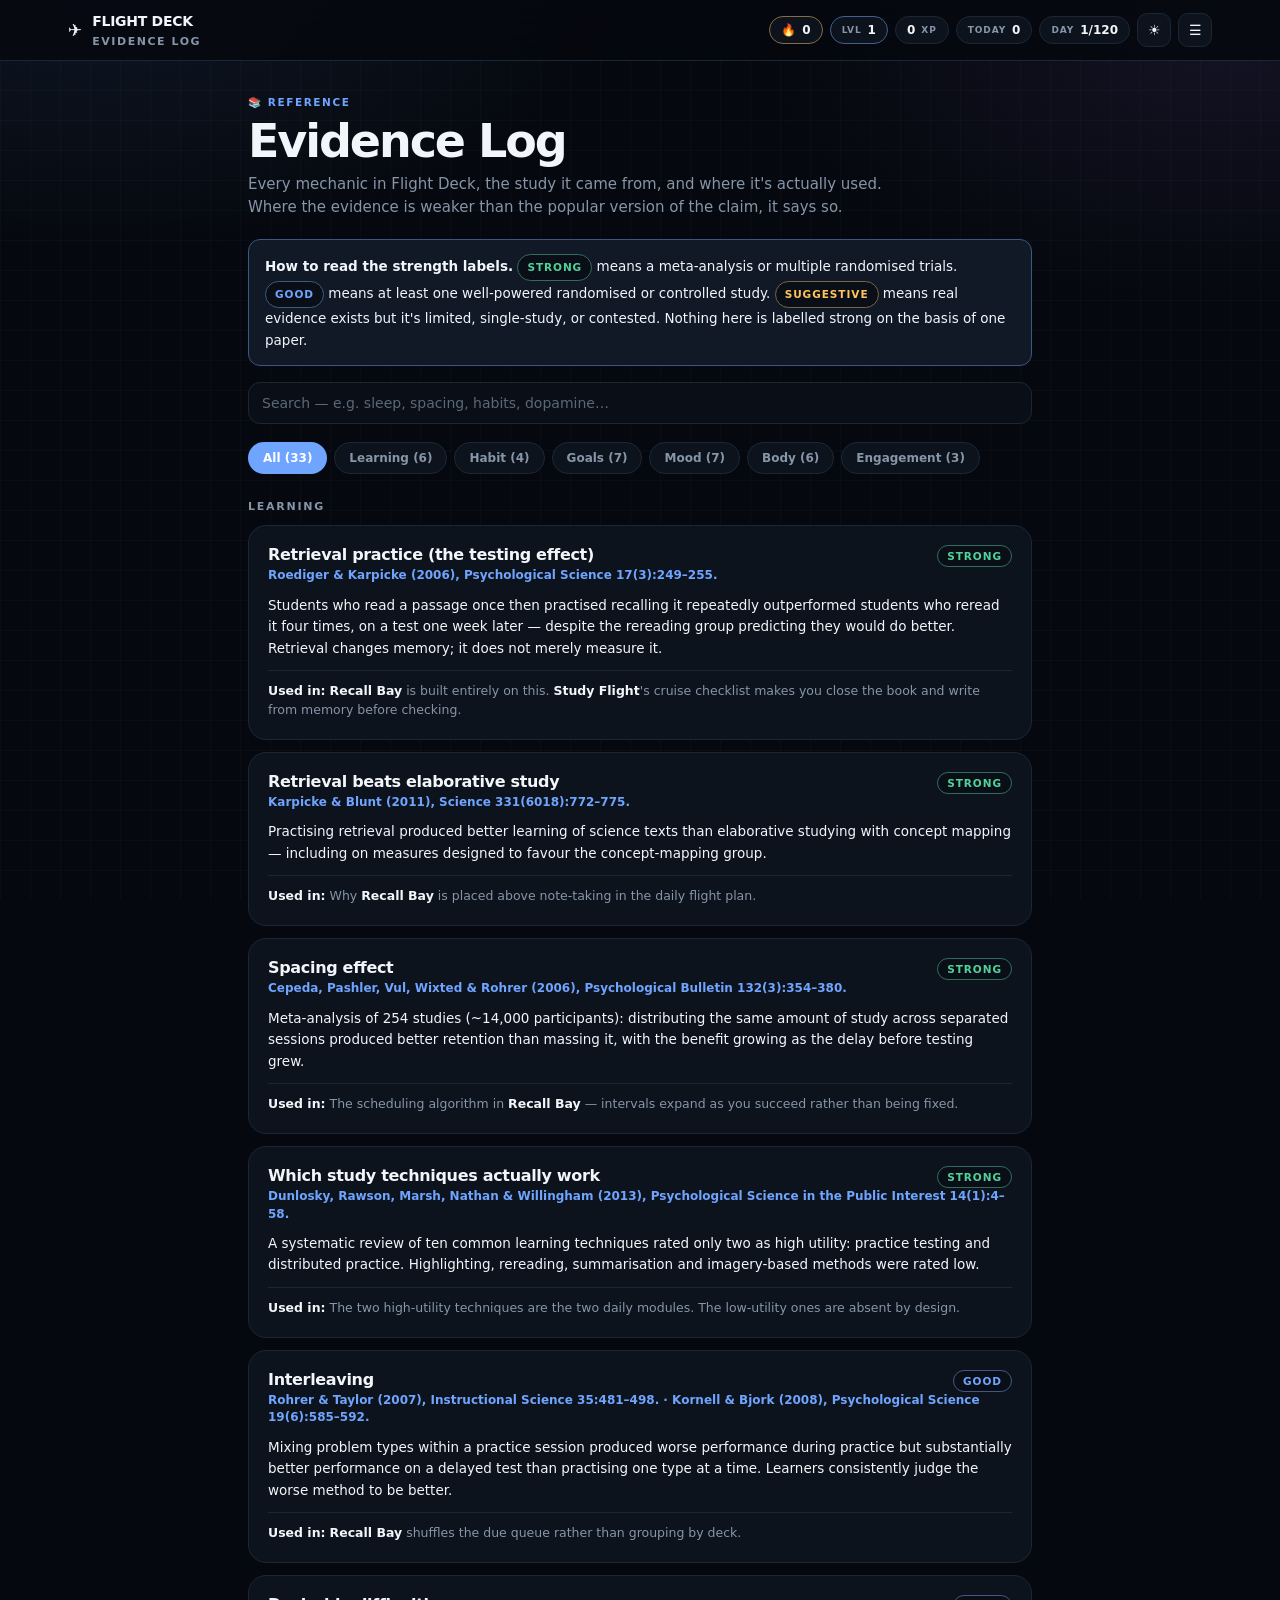
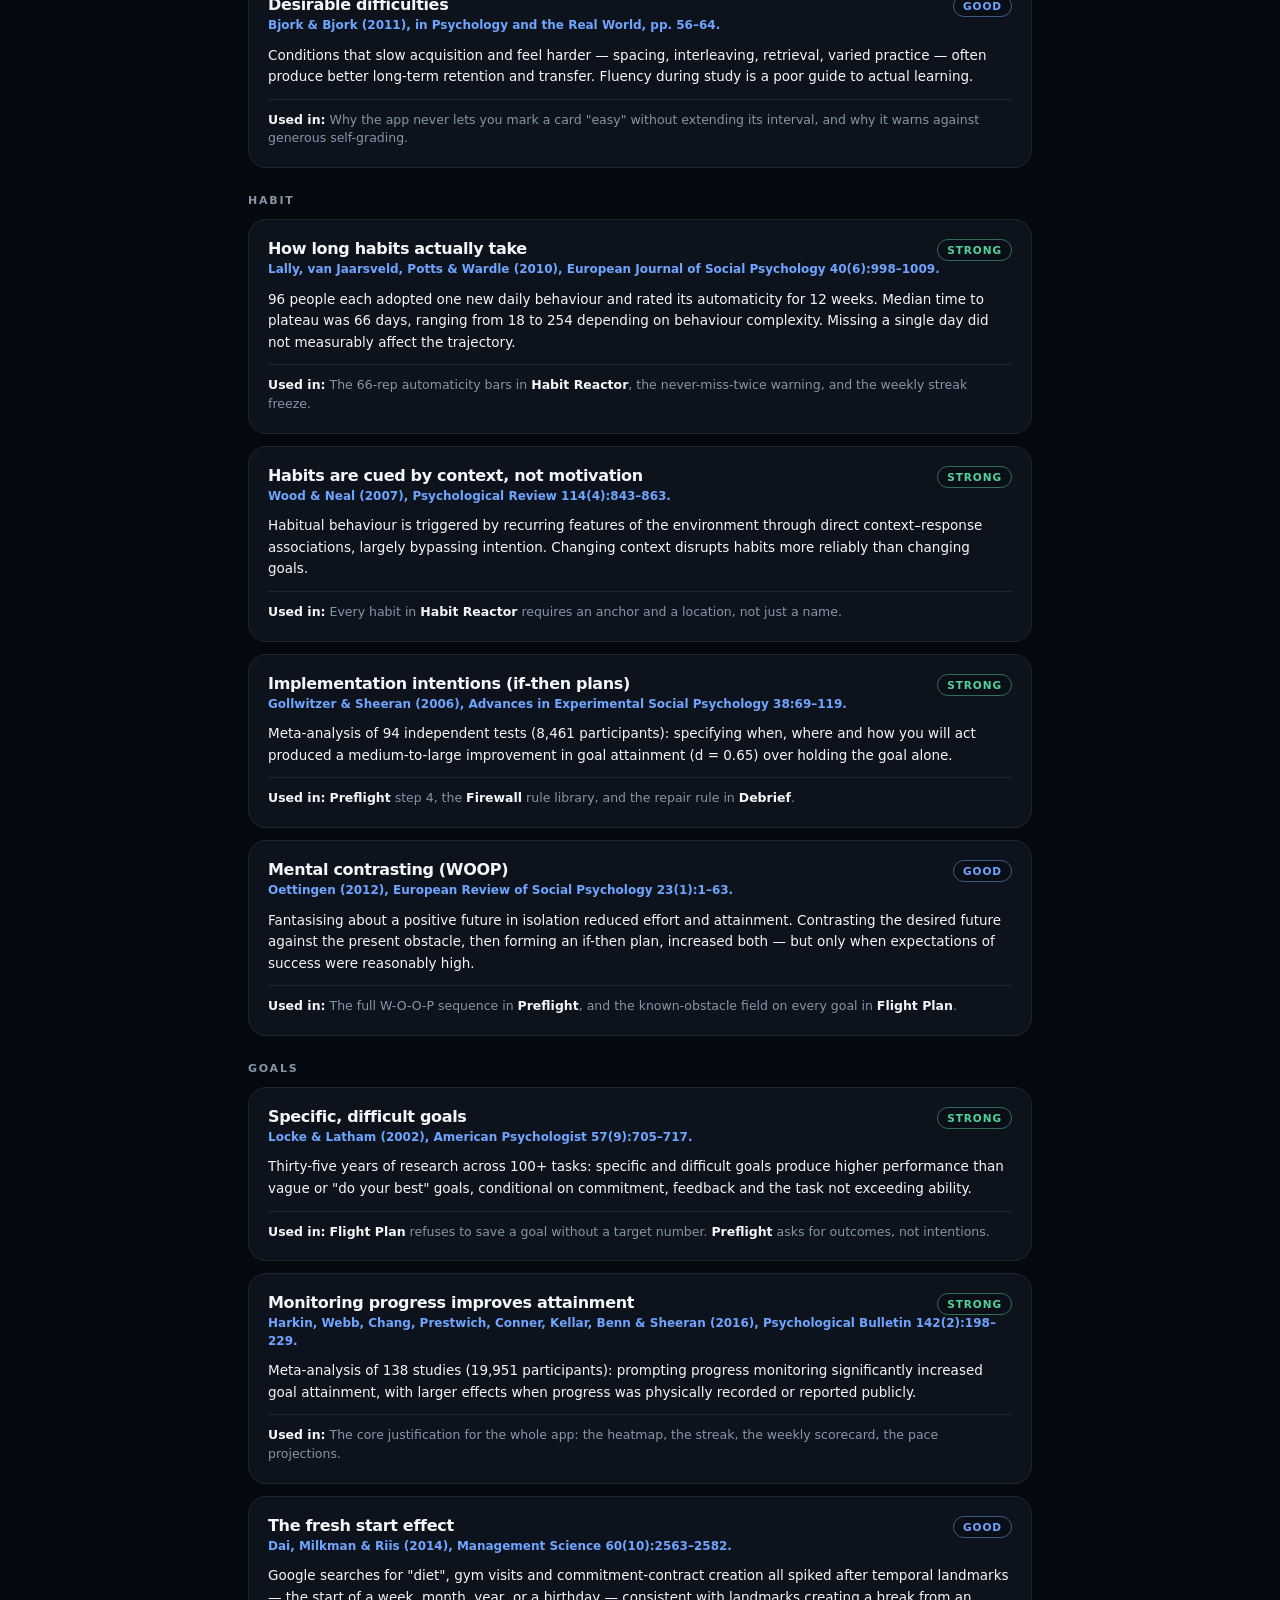
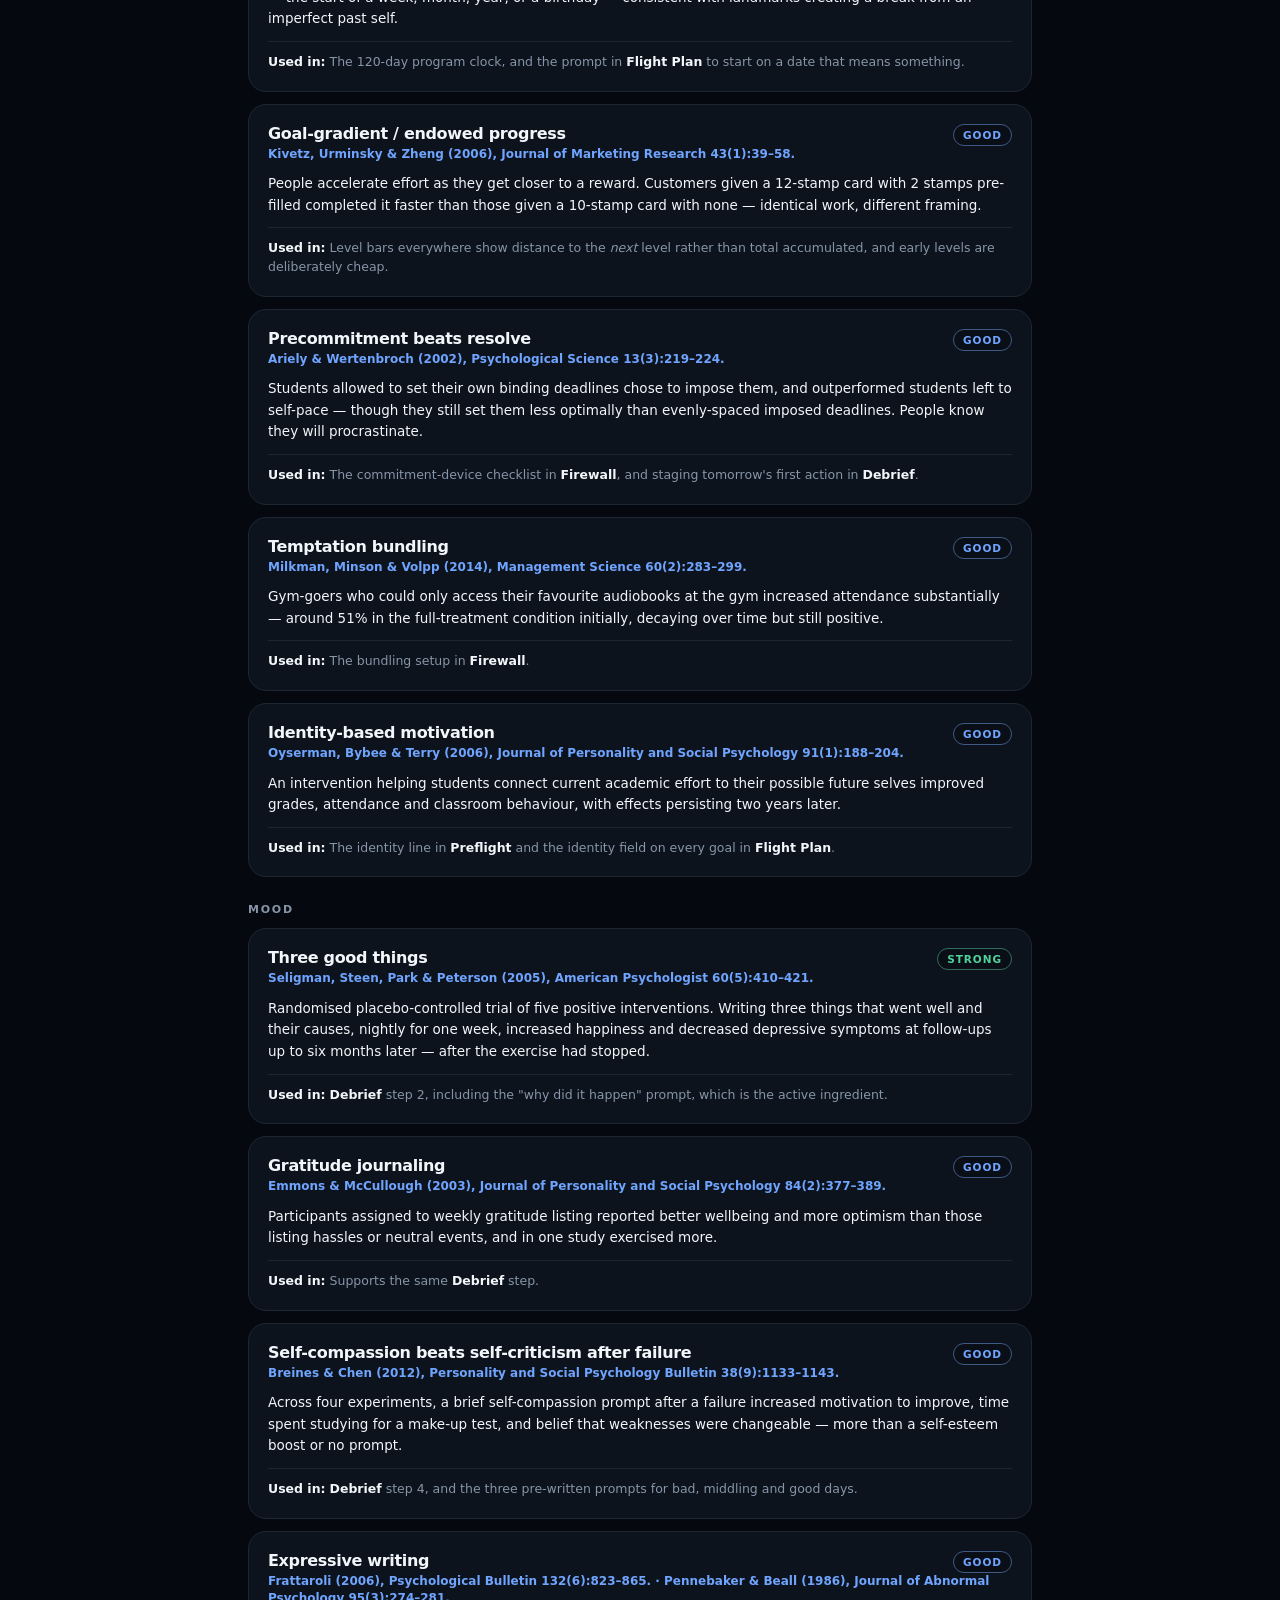
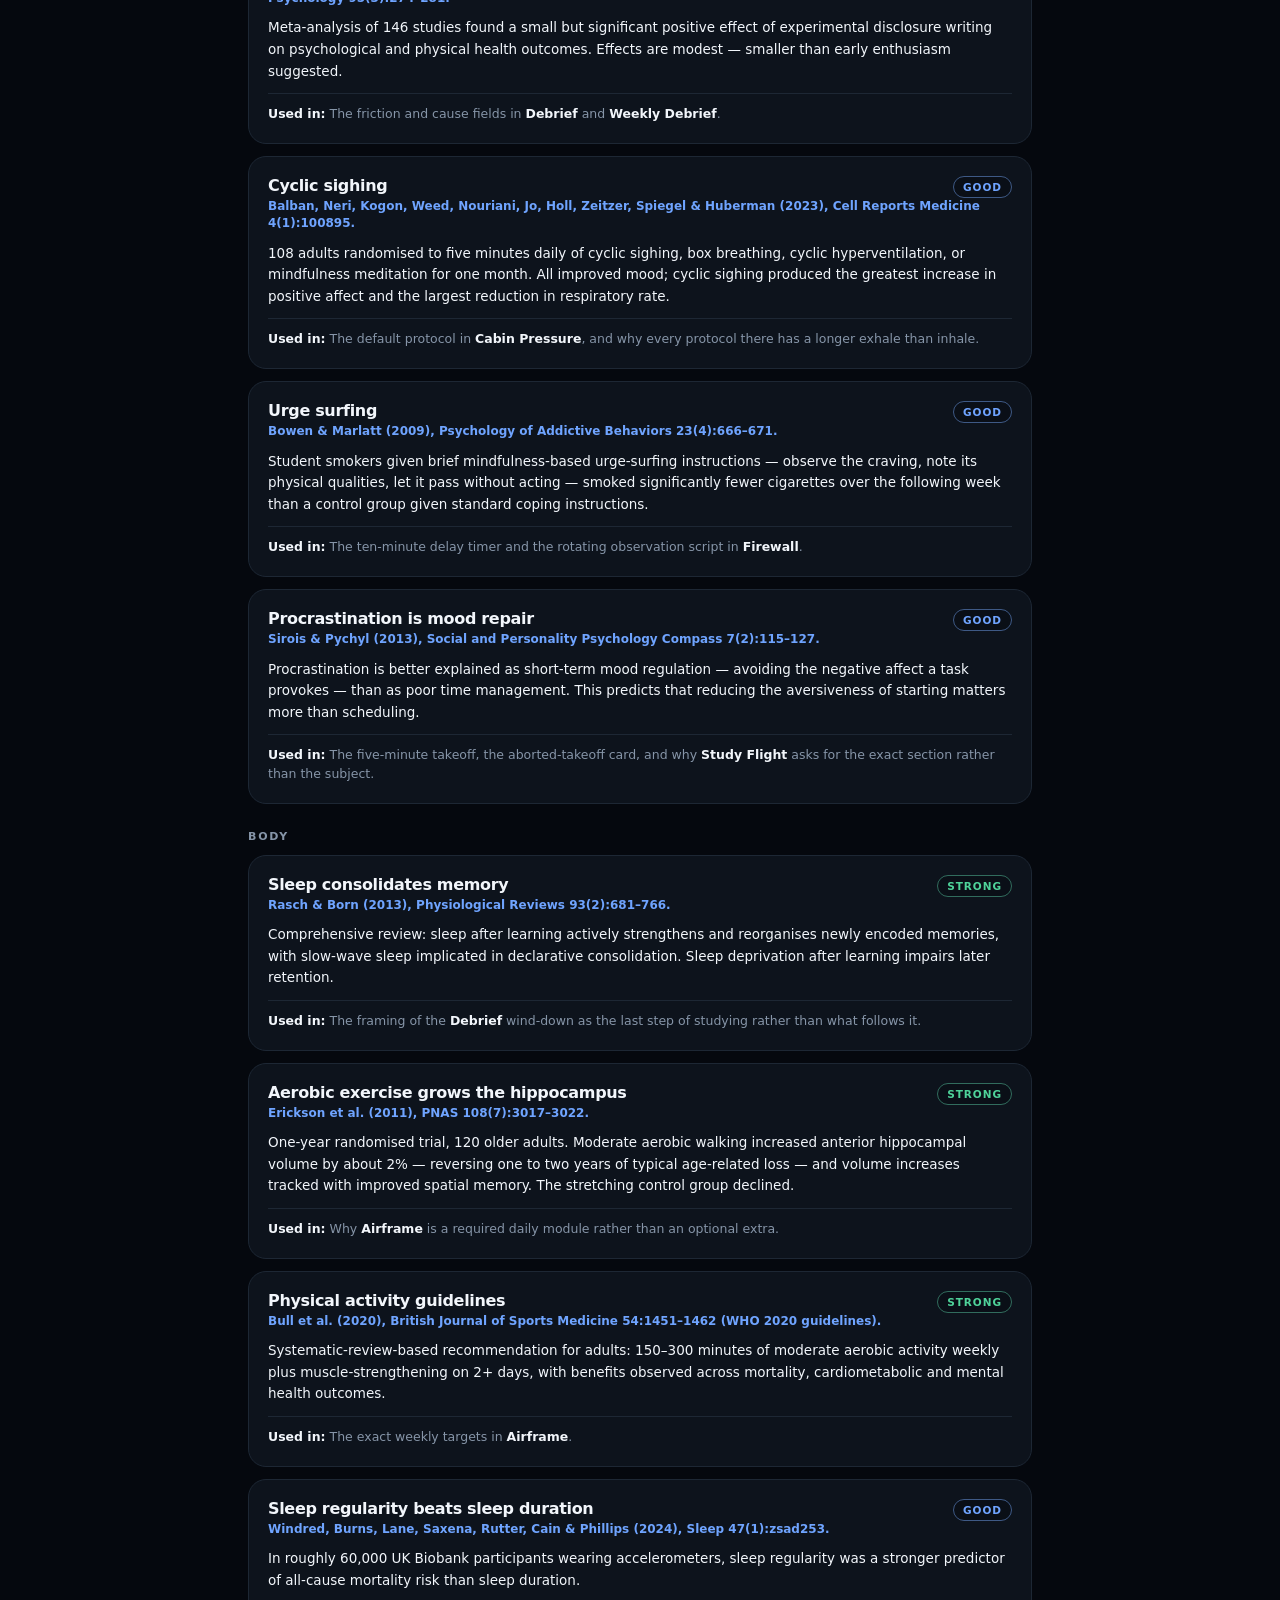
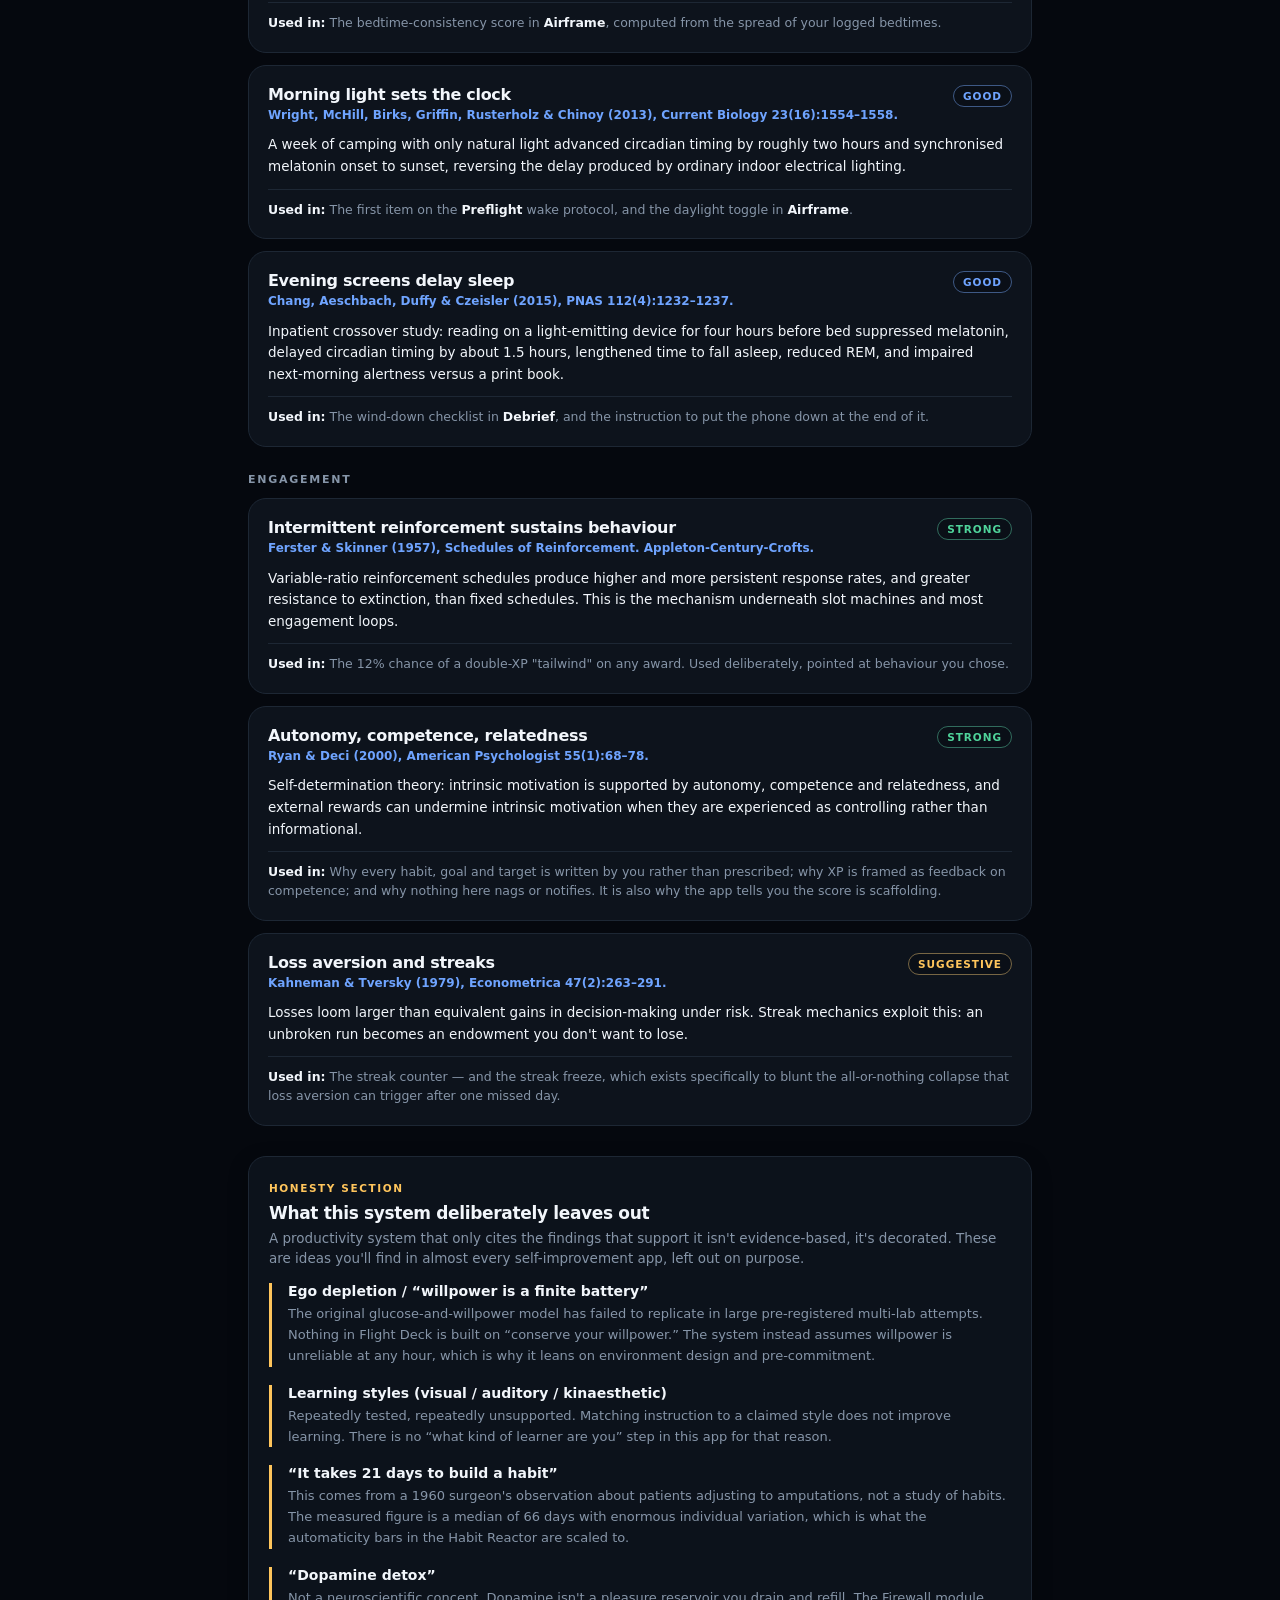
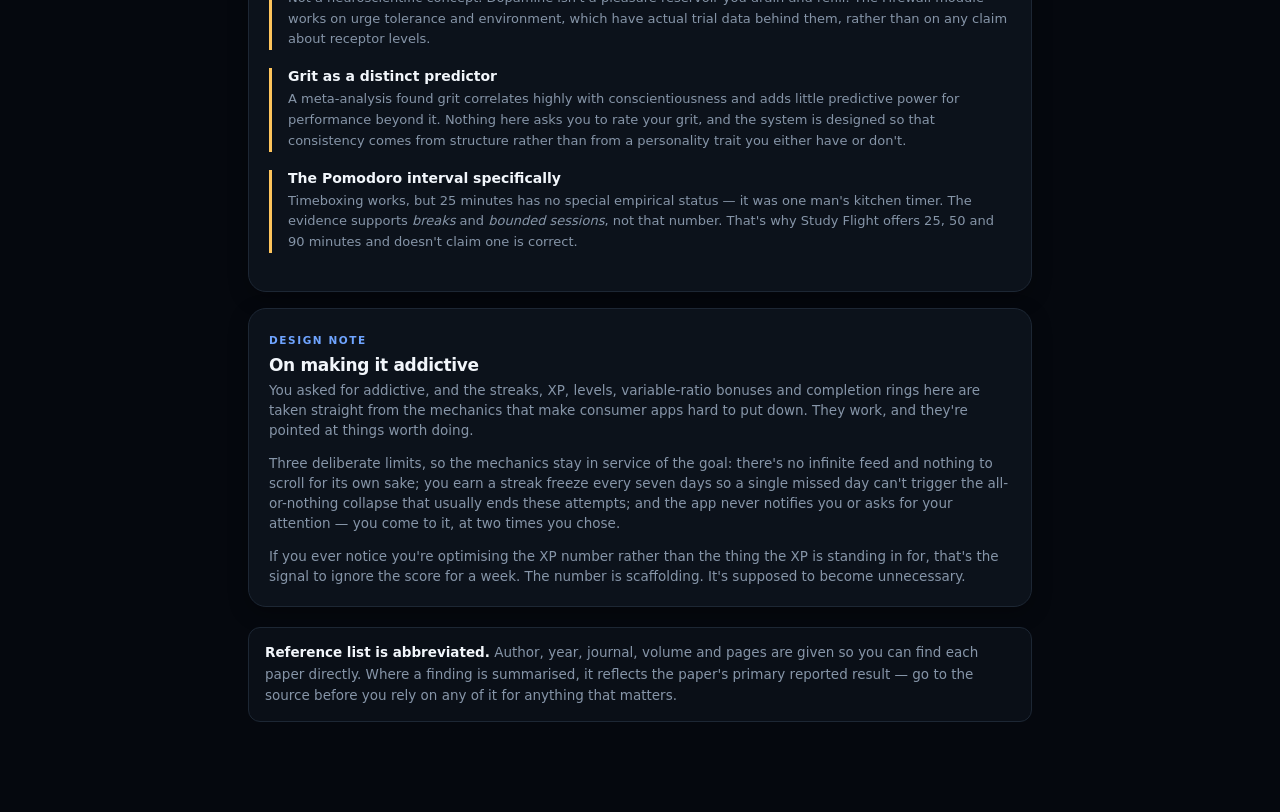
==== evidence.html @ af0782c6 "Add Flight Deck: evidence-based 120-day habit and study system Builds a twelve-module suite around t" ====
<!doctype html>
<html lang="en">
<head>
<meta charset="utf-8"/>
<meta name="viewport" content="width=device-width,initial-scale=1"/>
<title>Evidence Log — Flight Deck</title>
<link rel="stylesheet" href="assets/core.css?v=1"/>
<style>
  .filters{display:flex;gap:7px;flex-wrap:wrap;margin:18px 0}
  .filters button{
    padding:8px 14px;border-radius:999px;border:1px solid var(--line);background:var(--panel);
    color:var(--muted);font-weight:850;font-size:12px;cursor:pointer;font-family:inherit;transition:.15s
  }
  .filters button.on{background:var(--accent);color:#fff;border-color:transparent}
  .filters button:hover{border-color:var(--line2)}
  .ev{border:1px solid var(--line);border-radius:var(--r);background:var(--panel);padding:19px;margin-bottom:12px}
  .ev h3{font-size:16px;margin:0 0 3px;letter-spacing:-.02em}
  .ev .src{font-size:12px;color:var(--accent);font-weight:800;margin-bottom:10px;line-height:1.45}
  .ev .find{font-size:13.5px;line-height:1.6;color:var(--text)}
  .ev .use{font-size:12.5px;color:var(--muted);margin-top:11px;padding-top:11px;border-top:1px solid var(--line);line-height:1.5}
  .ev .use b{color:var(--text)}
  .ev .strength{float:right;margin-left:10px}
  .search{margin-bottom:16px}
  .grp{font-size:11px;letter-spacing:.16em;text-transform:uppercase;color:var(--muted);font-weight:900;margin:26px 0 12px}
  .caveat{border-left:3px solid var(--warn);padding-left:16px;margin-bottom:18px}
  .caveat h4{margin:0 0 5px;font-size:14px}
  .caveat p{margin:0;font-size:13px;color:var(--muted);line-height:1.6}
</style>
</head>
<body data-root="." data-module="evidence">
<div class="wrap wrap-narrow">

  <div class="phead">
    <div class="kicker">📚 Reference</div>
    <h1>Evidence Log</h1>
    <div class="lede">Every mechanic in Flight Deck, the study it came from, and where it's actually used. Where the
      evidence is weaker than the popular version of the claim, it says so.</div>
  </div>

  <div class="note acc">
    <b>How to read the strength labels.</b>
    <span class="pill on">Strong</span> means a meta-analysis or multiple randomised trials.
    <span class="pill acc">Good</span> means at least one well-powered randomised or controlled study.
    <span class="pill due">Suggestive</span> means real evidence exists but it's limited, single-study, or contested.
    Nothing here is labelled strong on the basis of one paper.
  </div>

  <div class="search">
    <input type="text" id="q" placeholder="Search — e.g. sleep, spacing, habits, dopamine…" style="margin-top:16px"/>
  </div>
  <div class="filters" id="filters"></div>
  <div id="list"></div>

  <section class="card" style="margin-top:30px">
    <div class="kicker warn">Honesty section</div>
    <h2>What this system deliberately leaves out</h2>
    <p class="sub">A productivity system that only cites the findings that support it isn't evidence-based, it's
      decorated. These are ideas you'll find in almost every self-improvement app, left out on purpose.</p>

    <div class="caveat">
      <h4>Ego depletion / “willpower is a finite battery”</h4>
      <p>The original glucose-and-willpower model has failed to replicate in large pre-registered multi-lab attempts.
        Nothing in Flight Deck is built on “conserve your willpower.” The system instead assumes willpower is
        unreliable at any hour, which is why it leans on environment design and pre-commitment.</p>
    </div>

    <div class="caveat">
      <h4>Learning styles (visual / auditory / kinaesthetic)</h4>
      <p>Repeatedly tested, repeatedly unsupported. Matching instruction to a claimed style does not improve learning.
        There is no “what kind of learner are you” step in this app for that reason.</p>
    </div>

    <div class="caveat">
      <h4>“It takes 21 days to build a habit”</h4>
      <p>This comes from a 1960 surgeon's observation about patients adjusting to amputations, not a study of habits.
        The measured figure is a median of 66 days with enormous individual variation, which is what the automaticity
        bars in the Habit Reactor are scaled to.</p>
    </div>

    <div class="caveat">
      <h4>“Dopamine detox”</h4>
      <p>Not a neuroscientific concept. Dopamine isn't a pleasure reservoir you drain and refill. The Firewall module
        works on urge tolerance and environment, which have actual trial data behind them, rather than on any claim
        about receptor levels.</p>
    </div>

    <div class="caveat">
      <h4>Grit as a distinct predictor</h4>
      <p>A meta-analysis found grit correlates highly with conscientiousness and adds little predictive power for
        performance beyond it. Nothing here asks you to rate your grit, and the system is designed so that consistency
        comes from structure rather than from a personality trait you either have or don't.</p>
    </div>

    <div class="caveat">
      <h4>The Pomodoro interval specifically</h4>
      <p>Timeboxing works, but 25 minutes has no special empirical status — it was one man's kitchen timer. The
        evidence supports <i>breaks</i> and <i>bounded sessions</i>, not that number. That's why Study Flight offers
        25, 50 and 90 minutes and doesn't claim one is correct.</p>
    </div>
  </section>

  <section class="card">
    <div class="kicker">Design note</div>
    <h2>On making it addictive</h2>
    <p class="sub" style="margin-bottom:12px">You asked for addictive, and the streaks, XP, levels, variable-ratio
      bonuses and completion rings here are taken straight from the mechanics that make consumer apps hard to put
      down. They work, and they're pointed at things worth doing.</p>
    <p class="sub" style="margin-bottom:12px">Three deliberate limits, so the mechanics stay in service of the goal:
      there's no infinite feed and nothing to scroll for its own sake; you earn a streak freeze every seven days so a
      single missed day can't trigger the all-or-nothing collapse that usually ends these attempts; and the app never
      notifies you or asks for your attention — you come to it, at two times you chose.</p>
    <p class="sub" style="margin-bottom:0">If you ever notice you're optimising the XP number rather than the thing
      the XP is standing in for, that's the signal to ignore the score for a week. The number is scaffolding. It's
      supposed to become unnecessary.</p>
  </section>

  <div class="note" style="margin-top:20px">
    <b>Reference list is abbreviated.</b> Author, year, journal, volume and pages are given so you can find each paper
    directly. Where a finding is summarised, it reflects the paper's primary reported result — go to the source before
    you rely on any of it for anything that matters.
  </div>
</div>

<script src="assets/core.js?v=1"></script>
<script>
const EV=[
{g:'Learning',s:'strong',t:'Retrieval practice (the testing effect)',
 src:'Roediger &amp; Karpicke (2006), Psychological Science 17(3):249–255.',
 f:'Students who read a passage once then practised recalling it repeatedly outperformed students who reread it four times, on a test one week later — despite the rereading group predicting they would do better. Retrieval changes memory; it does not merely measure it.',
 u:'<b>Recall Bay</b> is built entirely on this. <b>Study Flight</b>\'s cruise checklist makes you close the book and write from memory before checking.'},
{g:'Learning',s:'strong',t:'Retrieval beats elaborative study',
 src:'Karpicke &amp; Blunt (2011), Science 331(6018):772–775.',
 f:'Practising retrieval produced better learning of science texts than elaborative studying with concept mapping — including on measures designed to favour the concept-mapping group.',
 u:'Why <b>Recall Bay</b> is placed above note-taking in the daily flight plan.'},
{g:'Learning',s:'strong',t:'Spacing effect',
 src:'Cepeda, Pashler, Vul, Wixted &amp; Rohrer (2006), Psychological Bulletin 132(3):354–380.',
 f:'Meta-analysis of 254 studies (~14,000 participants): distributing the same amount of study across separated sessions produced better retention than massing it, with the benefit growing as the delay before testing grew.',
 u:'The scheduling algorithm in <b>Recall Bay</b> — intervals expand as you succeed rather than being fixed.'},
{g:'Learning',s:'strong',t:'Which study techniques actually work',
 src:'Dunlosky, Rawson, Marsh, Nathan &amp; Willingham (2013), Psychological Science in the Public Interest 14(1):4–58.',
 f:'A systematic review of ten common learning techniques rated only two as high utility: practice testing and distributed practice. Highlighting, rereading, summarisation and imagery-based methods were rated low.',
 u:'The two high-utility techniques are the two daily modules. The low-utility ones are absent by design.'},
{g:'Learning',s:'good',t:'Interleaving',
 src:'Rohrer &amp; Taylor (2007), Instructional Science 35:481–498. · Kornell &amp; Bjork (2008), Psychological Science 19(6):585–592.',
 f:'Mixing problem types within a practice session produced worse performance during practice but substantially better performance on a delayed test than practising one type at a time. Learners consistently judge the worse method to be better.',
 u:'<b>Recall Bay</b> shuffles the due queue rather than grouping by deck.'},
{g:'Learning',s:'good',t:'Desirable difficulties',
 src:'Bjork &amp; Bjork (2011), in Psychology and the Real World, pp. 56–64.',
 f:'Conditions that slow acquisition and feel harder — spacing, interleaving, retrieval, varied practice — often produce better long-term retention and transfer. Fluency during study is a poor guide to actual learning.',
 u:'Why the app never lets you mark a card "easy" without extending its interval, and why it warns against generous self-grading.'},
{g:'Habit',s:'strong',t:'How long habits actually take',
 src:'Lally, van Jaarsveld, Potts &amp; Wardle (2010), European Journal of Social Psychology 40(6):998–1009.',
 f:'96 people each adopted one new daily behaviour and rated its automaticity for 12 weeks. Median time to plateau was 66 days, ranging from 18 to 254 depending on behaviour complexity. Missing a single day did not measurably affect the trajectory.',
 u:'The 66-rep automaticity bars in <b>Habit Reactor</b>, the never-miss-twice warning, and the weekly streak freeze.'},
{g:'Habit',s:'strong',t:'Habits are cued by context, not motivation',
 src:'Wood &amp; Neal (2007), Psychological Review 114(4):843–863.',
 f:'Habitual behaviour is triggered by recurring features of the environment through direct context–response associations, largely bypassing intention. Changing context disrupts habits more reliably than changing goals.',
 u:'Every habit in <b>Habit Reactor</b> requires an anchor and a location, not just a name.'},
{g:'Habit',s:'strong',t:'Implementation intentions (if-then plans)',
 src:'Gollwitzer &amp; Sheeran (2006), Advances in Experimental Social Psychology 38:69–119.',
 f:'Meta-analysis of 94 independent tests (8,461 participants): specifying when, where and how you will act produced a medium-to-large improvement in goal attainment (d = 0.65) over holding the goal alone.',
 u:'<b>Preflight</b> step 4, the <b>Firewall</b> rule library, and the repair rule in <b>Debrief</b>.'},
{g:'Habit',s:'good',t:'Mental contrasting (WOOP)',
 src:'Oettingen (2012), European Review of Social Psychology 23(1):1–63.',
 f:'Fantasising about a positive future in isolation reduced effort and attainment. Contrasting the desired future against the present obstacle, then forming an if-then plan, increased both — but only when expectations of success were reasonably high.',
 u:'The full W-O-O-P sequence in <b>Preflight</b>, and the known-obstacle field on every goal in <b>Flight Plan</b>.'},
{g:'Goals',s:'strong',t:'Specific, difficult goals',
 src:'Locke &amp; Latham (2002), American Psychologist 57(9):705–717.',
 f:'Thirty-five years of research across 100+ tasks: specific and difficult goals produce higher performance than vague or "do your best" goals, conditional on commitment, feedback and the task not exceeding ability.',
 u:'<b>Flight Plan</b> refuses to save a goal without a target number. <b>Preflight</b> asks for outcomes, not intentions.'},
{g:'Goals',s:'strong',t:'Monitoring progress improves attainment',
 src:'Harkin, Webb, Chang, Prestwich, Conner, Kellar, Benn &amp; Sheeran (2016), Psychological Bulletin 142(2):198–229.',
 f:'Meta-analysis of 138 studies (19,951 participants): prompting progress monitoring significantly increased goal attainment, with larger effects when progress was physically recorded or reported publicly.',
 u:'The core justification for the whole app: the heatmap, the streak, the weekly scorecard, the pace projections.'},
{g:'Goals',s:'good',t:'The fresh start effect',
 src:'Dai, Milkman &amp; Riis (2014), Management Science 60(10):2563–2582.',
 f:'Google searches for "diet", gym visits and commitment-contract creation all spiked after temporal landmarks — the start of a week, month, year, or a birthday — consistent with landmarks creating a break from an imperfect past self.',
 u:'The 120-day program clock, and the prompt in <b>Flight Plan</b> to start on a date that means something.'},
{g:'Goals',s:'good',t:'Goal-gradient / endowed progress',
 src:'Kivetz, Urminsky &amp; Zheng (2006), Journal of Marketing Research 43(1):39–58.',
 f:'People accelerate effort as they get closer to a reward. Customers given a 12-stamp card with 2 stamps pre-filled completed it faster than those given a 10-stamp card with none — identical work, different framing.',
 u:'Level bars everywhere show distance to the <i>next</i> level rather than total accumulated, and early levels are deliberately cheap.'},
{g:'Goals',s:'good',t:'Precommitment beats resolve',
 src:'Ariely &amp; Wertenbroch (2002), Psychological Science 13(3):219–224.',
 f:'Students allowed to set their own binding deadlines chose to impose them, and outperformed students left to self-pace — though they still set them less optimally than evenly-spaced imposed deadlines. People know they will procrastinate.',
 u:'The commitment-device checklist in <b>Firewall</b>, and staging tomorrow\'s first action in <b>Debrief</b>.'},
{g:'Goals',s:'good',t:'Temptation bundling',
 src:'Milkman, Minson &amp; Volpp (2014), Management Science 60(2):283–299.',
 f:'Gym-goers who could only access their favourite audiobooks at the gym increased attendance substantially — around 51% in the full-treatment condition initially, decaying over time but still positive.',
 u:'The bundling setup in <b>Firewall</b>.'},
{g:'Goals',s:'good',t:'Identity-based motivation',
 src:'Oyserman, Bybee &amp; Terry (2006), Journal of Personality and Social Psychology 91(1):188–204.',
 f:'An intervention helping students connect current academic effort to their possible future selves improved grades, attendance and classroom behaviour, with effects persisting two years later.',
 u:'The identity line in <b>Preflight</b> and the identity field on every goal in <b>Flight Plan</b>.'},
{g:'Mood',s:'strong',t:'Three good things',
 src:'Seligman, Steen, Park &amp; Peterson (2005), American Psychologist 60(5):410–421.',
 f:'Randomised placebo-controlled trial of five positive interventions. Writing three things that went well and their causes, nightly for one week, increased happiness and decreased depressive symptoms at follow-ups up to six months later — after the exercise had stopped.',
 u:'<b>Debrief</b> step 2, including the "why did it happen" prompt, which is the active ingredient.'},
{g:'Mood',s:'good',t:'Gratitude journaling',
 src:'Emmons &amp; McCullough (2003), Journal of Personality and Social Psychology 84(2):377–389.',
 f:'Participants assigned to weekly gratitude listing reported better wellbeing and more optimism than those listing hassles or neutral events, and in one study exercised more.',
 u:'Supports the same <b>Debrief</b> step.'},
{g:'Mood',s:'good',t:'Self-compassion beats self-criticism after failure',
 src:'Breines &amp; Chen (2012), Personality and Social Psychology Bulletin 38(9):1133–1143.',
 f:'Across four experiments, a brief self-compassion prompt after a failure increased motivation to improve, time spent studying for a make-up test, and belief that weaknesses were changeable — more than a self-esteem boost or no prompt.',
 u:'<b>Debrief</b> step 4, and the three pre-written prompts for bad, middling and good days.'},
{g:'Mood',s:'good',t:'Expressive writing',
 src:'Frattaroli (2006), Psychological Bulletin 132(6):823–865. · Pennebaker &amp; Beall (1986), Journal of Abnormal Psychology 95(3):274–281.',
 f:'Meta-analysis of 146 studies found a small but significant positive effect of experimental disclosure writing on psychological and physical health outcomes. Effects are modest — smaller than early enthusiasm suggested.',
 u:'The friction and cause fields in <b>Debrief</b> and <b>Weekly Debrief</b>.'},
{g:'Mood',s:'good',t:'Cyclic sighing',
 src:'Balban, Neri, Kogon, Weed, Nouriani, Jo, Holl, Zeitzer, Spiegel &amp; Huberman (2023), Cell Reports Medicine 4(1):100895.',
 f:'108 adults randomised to five minutes daily of cyclic sighing, box breathing, cyclic hyperventilation, or mindfulness meditation for one month. All improved mood; cyclic sighing produced the greatest increase in positive affect and the largest reduction in respiratory rate.',
 u:'The default protocol in <b>Cabin Pressure</b>, and why every protocol there has a longer exhale than inhale.'},
{g:'Mood',s:'good',t:'Urge surfing',
 src:'Bowen &amp; Marlatt (2009), Psychology of Addictive Behaviors 23(4):666–671.',
 f:'Student smokers given brief mindfulness-based urge-surfing instructions — observe the craving, note its physical qualities, let it pass without acting — smoked significantly fewer cigarettes over the following week than a control group given standard coping instructions.',
 u:'The ten-minute delay timer and the rotating observation script in <b>Firewall</b>.'},
{g:'Mood',s:'good',t:'Procrastination is mood repair',
 src:'Sirois &amp; Pychyl (2013), Social and Personality Psychology Compass 7(2):115–127.',
 f:'Procrastination is better explained as short-term mood regulation — avoiding the negative affect a task provokes — than as poor time management. This predicts that reducing the aversiveness of starting matters more than scheduling.',
 u:'The five-minute takeoff, the aborted-takeoff card, and why <b>Study Flight</b> asks for the exact section rather than the subject.'},
{g:'Body',s:'strong',t:'Sleep consolidates memory',
 src:'Rasch &amp; Born (2013), Physiological Reviews 93(2):681–766.',
 f:'Comprehensive review: sleep after learning actively strengthens and reorganises newly encoded memories, with slow-wave sleep implicated in declarative consolidation. Sleep deprivation after learning impairs later retention.',
 u:'The framing of the <b>Debrief</b> wind-down as the last step of studying rather than what follows it.'},
{g:'Body',s:'strong',t:'Aerobic exercise grows the hippocampus',
 src:'Erickson et al. (2011), PNAS 108(7):3017–3022.',
 f:'One-year randomised trial, 120 older adults. Moderate aerobic walking increased anterior hippocampal volume by about 2% — reversing one to two years of typical age-related loss — and volume increases tracked with improved spatial memory. The stretching control group declined.',
 u:'Why <b>Airframe</b> is a required daily module rather than an optional extra.'},
{g:'Body',s:'strong',t:'Physical activity guidelines',
 src:'Bull et al. (2020), British Journal of Sports Medicine 54:1451–1462 (WHO 2020 guidelines).',
 f:'Systematic-review-based recommendation for adults: 150–300 minutes of moderate aerobic activity weekly plus muscle-strengthening on 2+ days, with benefits observed across mortality, cardiometabolic and mental health outcomes.',
 u:'The exact weekly targets in <b>Airframe</b>.'},
{g:'Body',s:'good',t:'Sleep regularity beats sleep duration',
 src:'Windred, Burns, Lane, Saxena, Rutter, Cain &amp; Phillips (2024), Sleep 47(1):zsad253.',
 f:'In roughly 60,000 UK Biobank participants wearing accelerometers, sleep regularity was a stronger predictor of all-cause mortality risk than sleep duration.',
 u:'The bedtime-consistency score in <b>Airframe</b>, computed from the spread of your logged bedtimes.'},
{g:'Body',s:'good',t:'Morning light sets the clock',
 src:'Wright, McHill, Birks, Griffin, Rusterholz &amp; Chinoy (2013), Current Biology 23(16):1554–1558.',
 f:'A week of camping with only natural light advanced circadian timing by roughly two hours and synchronised melatonin onset to sunset, reversing the delay produced by ordinary indoor electrical lighting.',
 u:'The first item on the <b>Preflight</b> wake protocol, and the daylight toggle in <b>Airframe</b>.'},
{g:'Body',s:'good',t:'Evening screens delay sleep',
 src:'Chang, Aeschbach, Duffy &amp; Czeisler (2015), PNAS 112(4):1232–1237.',
 f:'Inpatient crossover study: reading on a light-emitting device for four hours before bed suppressed melatonin, delayed circadian timing by about 1.5 hours, lengthened time to fall asleep, reduced REM, and impaired next-morning alertness versus a print book.',
 u:'The wind-down checklist in <b>Debrief</b>, and the instruction to put the phone down at the end of it.'},
{g:'Engagement',s:'strong',t:'Intermittent reinforcement sustains behaviour',
 src:'Ferster &amp; Skinner (1957), Schedules of Reinforcement. Appleton-Century-Crofts.',
 f:'Variable-ratio reinforcement schedules produce higher and more persistent response rates, and greater resistance to extinction, than fixed schedules. This is the mechanism underneath slot machines and most engagement loops.',
 u:'The 12% chance of a double-XP "tailwind" on any award. Used deliberately, pointed at behaviour you chose.'},
{g:'Engagement',s:'strong',t:'Autonomy, competence, relatedness',
 src:'Ryan &amp; Deci (2000), American Psychologist 55(1):68–78.',
 f:'Self-determination theory: intrinsic motivation is supported by autonomy, competence and relatedness, and external rewards can undermine intrinsic motivation when they are experienced as controlling rather than informational.',
 u:'Why every habit, goal and target is written by you rather than prescribed; why XP is framed as feedback on competence; and why nothing here nags or notifies. It is also why the app tells you the score is scaffolding.'},
{g:'Engagement',s:'suggestive',t:'Loss aversion and streaks',
 src:'Kahneman &amp; Tversky (1979), Econometrica 47(2):263–291.',
 f:'Losses loom larger than equivalent gains in decision-making under risk. Streak mechanics exploit this: an unbroken run becomes an endowment you don\'t want to lose.',
 u:'The streak counter — and the streak freeze, which exists specifically to blunt the all-or-nothing collapse that loss aversion can trigger after one missed day.'}
];
let filter='All', q='';
const GROUPS=['All','Learning','Habit','Goals','Mood','Body','Engagement'];
const LABEL={strong:'Strong',good:'Good',suggestive:'Suggestive'};
const CLS={strong:'pill on',good:'pill acc',suggestive:'pill due'};

document.getElementById('filters').innerHTML=GROUPS.map(g=>
  '<button data-g="'+g+'" class="'+(g===filter?'on':'')+'">'+g+
  (g==='All'?' ('+EV.length+')':' ('+EV.filter(e=>e.g===g).length+')')+'</button>').join('');
FD.$$('#filters button').forEach(b=>b.onclick=()=>{
  filter=b.dataset.g;
  FD.$$('#filters button').forEach(x=>x.classList.toggle('on',x.dataset.g===filter));
  paint();
});
document.getElementById('q').addEventListener('input',e=>{ q=e.target.value.toLowerCase(); paint(); });

function paint(){
  const list=EV.filter(e=>(filter==='All'||e.g===filter)&&
    (!q||(e.t+e.src+e.f+e.u).toLowerCase().includes(q)));
  const groups=[...new Set(list.map(e=>e.g))];
  document.getElementById('list').innerHTML = list.length ? groups.map(g=>
    '<div class="grp">'+g+'</div>'+list.filter(e=>e.g===g).map(e=>
      '<div class="ev"><span class="'+CLS[e.s]+' strength">'+LABEL[e.s]+'</span>'+
      '<h3>'+e.t+'</h3><div class="src">'+e.src+'</div>'+
      '<div class="find">'+e.f+'</div>'+
      '<div class="use"><b>Used in:</b> '+e.u+'</div></div>').join('')).join('')
    : '<div class="empty">Nothing matches that search.</div>';
}
paint();
</script>
</body>
</html>
---- assets/core.css ----
/* ============================================================
   FLIGHT DECK — shared design system
   ============================================================ */
:root{
  --bg:#05080e;
  --panel:#0d131c;
  --panel2:#0a0f17;
  --panel3:#121a25;
  --text:#f2f6fb;
  --muted:#8695a8;
  --faint:#5b6878;
  --line:#1d2734;
  --line2:#2a374a;
  --accent:#6fa4ff;
  --accent2:#a97dff;
  --good:#4fd39a;
  --warn:#ffc55c;
  --danger:#ff7784;
  --shadow:0 20px 60px rgba(0,0,0,.45);
  --shadow-sm:0 6px 20px rgba(0,0,0,.28);
  --r:18px;
  --r-sm:12px;
  --mono:ui-monospace,SFMono-Regular,"SF Mono",Menlo,Consolas,monospace;
  --sans:ui-sans-serif,system-ui,-apple-system,"SF Pro Text","Segoe UI",Roboto,sans-serif;
}
[data-theme="light"]{
  --bg:#eef2f8;
  --panel:#ffffff;
  --panel2:#f6f8fc;
  --panel3:#eef2f8;
  --text:#111d2e;
  --muted:#5f6d80;
  --faint:#8492a4;
  --line:#dce3ed;
  --line2:#c6d1df;
  --accent:#2f6ddb;
  --accent2:#7a4fd6;
  --good:#12885a;
  --warn:#8a5b00;
  --danger:#c8434f;
  --shadow:0 18px 50px rgba(28,48,80,.10);
  --shadow-sm:0 4px 16px rgba(28,48,80,.07);
}
*{box-sizing:border-box}
html{scroll-behavior:smooth;-webkit-text-size-adjust:100%}
body{
  margin:0;font-family:var(--sans);color:var(--text);min-height:100vh;
  background:
    radial-gradient(900px 500px at 8% -5%,rgba(111,164,255,.10),transparent 60%),
    radial-gradient(800px 460px at 96% 4%,rgba(169,125,255,.09),transparent 60%),
    linear-gradient(rgba(255,255,255,.018) 1px,transparent 1px),
    linear-gradient(90deg,rgba(255,255,255,.018) 1px,transparent 1px),
    var(--bg);
  background-size:auto,auto,30px 30px,30px 30px,auto;
  background-attachment:fixed;
  transition:background-color .2s,color .2s;
}
[data-theme="light"] body{
  background:
    radial-gradient(900px 500px at 8% -5%,rgba(47,109,219,.07),transparent 60%),
    radial-gradient(800px 460px at 96% 4%,rgba(122,79,214,.06),transparent 60%),
    linear-gradient(rgba(17,29,46,.026) 1px,transparent 1px),
    linear-gradient(90deg,rgba(17,29,46,.026) 1px,transparent 1px),
    var(--bg);
  background-size:auto,auto,30px 30px,30px 30px,auto;
  background-attachment:fixed;
}
::selection{background:color-mix(in srgb,var(--accent) 35%,transparent)}

/* ---------- nav ---------- */
.fdnav{
  position:sticky;top:0;z-index:60;backdrop-filter:blur(16px);
  background:color-mix(in srgb,var(--bg) 82%,transparent);
  border-bottom:1px solid var(--line);
}
.fdnav-in{
  max-width:1180px;margin:0 auto;padding:11px 18px;
  display:flex;align-items:center;gap:14px;flex-wrap:wrap;
}
.fdbrand{display:flex;align-items:center;gap:10px;text-decoration:none;color:var(--text);flex:none}
.fdbrand b{font-size:14px;letter-spacing:-.02em;font-weight:900}
.fdbrand .mod{font-size:11px;color:var(--muted);text-transform:uppercase;letter-spacing:.14em;font-weight:800}
.fdchips{display:flex;gap:7px;margin-left:auto;align-items:center;flex-wrap:wrap}
.chip{
  display:inline-flex;align-items:center;gap:6px;padding:6px 11px;border-radius:999px;
  border:1px solid var(--line);background:var(--panel);font-size:12px;font-weight:800;
  font-variant-numeric:tabular-nums;white-space:nowrap
}
.chip small{color:var(--muted);font-weight:800;text-transform:uppercase;letter-spacing:.10em;font-size:9px}
.chip.hot{border-color:color-mix(in srgb,var(--warn) 45%,var(--line))}
.chip.lvl{border-color:color-mix(in srgb,var(--accent) 45%,var(--line))}
.iconbtn{
  border:1px solid var(--line);background:var(--panel);color:var(--text);width:34px;height:34px;
  border-radius:10px;cursor:pointer;font-size:14px;display:grid;place-items:center;flex:none;transition:.15s
}
.iconbtn:hover{border-color:var(--accent);transform:translateY(-1px)}

/* ---------- drawer ---------- */
.fddrawer{
  position:fixed;inset:0;z-index:200;background:color-mix(in srgb,var(--bg) 88%,transparent);
  backdrop-filter:blur(20px);display:none;overflow:auto;padding:26px 18px 60px
}
.fddrawer.open{display:block}
.fddrawer-in{max-width:1000px;margin:0 auto}
.fddrawer h3{font-size:12px;letter-spacing:.16em;text-transform:uppercase;color:var(--muted);margin:0 0 14px}
.modgrid{display:grid;grid-template-columns:repeat(auto-fill,minmax(215px,1fr));gap:11px}
.modlink{
  display:block;text-decoration:none;color:var(--text);border:1px solid var(--line);
  background:var(--panel);border-radius:var(--r-sm);padding:14px;transition:.16s
}
.modlink:hover{border-color:var(--accent);transform:translateY(-2px);box-shadow:var(--shadow-sm)}
.modlink .ic{font-size:20px}
.modlink .nm{font-weight:900;margin-top:6px;letter-spacing:-.01em}
.modlink .cd{font-size:9.5px;color:var(--accent);text-transform:uppercase;letter-spacing:.13em;font-weight:900;margin-top:3px}
.modlink.here{border-color:var(--accent);background:color-mix(in srgb,var(--accent) 8%,var(--panel))}

/* ---------- layout ---------- */
.wrap{max-width:1180px;margin:0 auto;padding:24px 18px 90px}
.wrap-narrow{max-width:820px}
.phead{margin:6px 0 20px}
.phead h1{margin:0;font-size:clamp(30px,5.5vw,46px);letter-spacing:-.045em;line-height:1.02;font-weight:900}
.phead .lede{color:var(--muted);margin-top:8px;font-size:15px;max-width:70ch;line-height:1.55}
.kicker{
  display:inline-flex;align-items:center;gap:7px;font-size:10.5px;font-weight:900;letter-spacing:.15em;
  text-transform:uppercase;color:var(--accent);margin-bottom:9px
}
.kicker.warn{color:var(--warn)} .kicker.good{color:var(--good)} .kicker.muted{color:var(--muted)}

.card{
  background:color-mix(in srgb,var(--panel) 97%,transparent);border:1px solid var(--line);
  border-radius:var(--r);padding:20px;box-shadow:var(--shadow-sm)
}
.card+.card{margin-top:16px}
.card h2{font-size:17px;margin:0 0 5px;letter-spacing:-.02em}
.card h3{font-size:14px;margin:0 0 5px;letter-spacing:-.01em}
.card p.sub{margin:0 0 15px;color:var(--muted);font-size:13.5px;line-height:1.5}
.card.accent{border-color:color-mix(in srgb,var(--accent) 42%,var(--line));
  background:linear-gradient(140deg,color-mix(in srgb,var(--accent) 9%,transparent),transparent 55%),var(--panel)}
.card.good{border-color:color-mix(in srgb,var(--good) 40%,var(--line))}
.card.warnc{border-color:color-mix(in srgb,var(--warn) 42%,var(--line))}

.cols{display:grid;gap:16px}
.cols.c2{grid-template-columns:1fr 1fr}
.cols.c3{grid-template-columns:repeat(3,1fr)}
.cols.c4{grid-template-columns:repeat(4,1fr)}
.cols.main{grid-template-columns:1.25fr .75fr;align-items:start}
.stack{display:grid;gap:16px}

/* ---------- stats ---------- */
.stat{background:var(--panel);border:1px solid var(--line);border-radius:var(--r-sm);padding:14px 15px}
.stat .n{font-size:24px;font-weight:900;letter-spacing:-.035em;font-variant-numeric:tabular-nums;line-height:1.1}
.stat .l{font-size:9.5px;color:var(--muted);text-transform:uppercase;letter-spacing:.13em;font-weight:900;margin-top:4px}
.stat .sm{font-size:11px;color:var(--faint);margin-top:3px}

.bar{height:8px;background:var(--line);border-radius:999px;overflow:hidden}
.bar>i{display:block;height:100%;width:0;border-radius:999px;background:linear-gradient(90deg,var(--accent),var(--accent2));transition:width .4s cubic-bezier(.2,.8,.2,1)}
.bar.good>i{background:linear-gradient(90deg,var(--good),#7ee6b8)}
.bar.warn>i{background:linear-gradient(90deg,var(--warn),#ffe0a0)}
.bar.thin{height:5px}

/* ---------- controls ---------- */
.btn{
  border:1px solid var(--line);background:var(--panel2);color:var(--text);padding:11px 15px;
  border-radius:var(--r-sm);font-weight:850;cursor:pointer;font-size:13px;font-family:inherit;
  transition:.15s transform,.15s filter,.15s border-color;line-height:1.2;
  text-decoration:none;display:inline-block;text-align:center
}
a.btn{color:var(--text)}
a.btn.grad,a.btn.primary,a.btn.good{color:#fff}
.btn:hover{filter:brightness(1.12);transform:translateY(-1px);border-color:var(--line2)}
.btn:active{transform:translateY(0)}
.btn:disabled{opacity:.4;cursor:not-allowed;transform:none}
.btn.primary{background:var(--accent);color:#fff;border-color:transparent}
.btn.grad{background:linear-gradient(135deg,var(--accent),var(--accent2));color:#fff;border-color:transparent;box-shadow:0 10px 28px color-mix(in srgb,var(--accent) 28%,transparent)}
.btn.good{background:var(--good);color:#04140d;border-color:transparent}
.btn.warn{background:var(--warn);color:#241800;border-color:transparent}
.btn.danger{background:color-mix(in srgb,var(--danger) 14%,var(--panel));color:var(--danger);border-color:color-mix(in srgb,var(--danger) 35%,var(--line))}
.btn.ghost{background:transparent}
.btn.big{padding:15px 22px;font-size:15px;border-radius:14px}
.btn.wide{width:100%}
.btn.sm{padding:7px 11px;font-size:11.5px;border-radius:9px}
.btnrow{display:flex;gap:9px;flex-wrap:wrap}
.btnrow.grid2{display:grid;grid-template-columns:1fr 1fr}
.btnrow.grid4{display:grid;grid-template-columns:repeat(4,1fr)}

.field{display:grid;gap:7px;margin:14px 0 0}
.field label,.flabel{
  color:var(--muted);font-size:10px;font-weight:900;text-transform:uppercase;letter-spacing:.13em
}
input[type=text],input[type=number],input[type=date],input[type=time],textarea,select{
  width:100%;border:1px solid var(--line);background:var(--panel2);color:var(--text);
  padding:12px 13px;border-radius:var(--r-sm);font:inherit;font-size:14px;outline:none;transition:.15s
}
textarea{min-height:88px;resize:vertical;line-height:1.5}
input:focus,textarea:focus,select:focus{border-color:var(--accent);box-shadow:0 0 0 3px color-mix(in srgb,var(--accent) 16%,transparent)}
input::placeholder,textarea::placeholder{color:var(--faint)}
input[type=range]{width:100%;accent-color:var(--accent)}
input[type=checkbox]{width:20px;height:20px;accent-color:var(--good);flex:none;cursor:pointer}

.check{
  display:flex;gap:12px;align-items:flex-start;padding:12px 13px;border:1px solid var(--line);
  border-radius:var(--r-sm);background:var(--panel2);cursor:pointer;transition:.15s;line-height:1.4
}
.check:hover{border-color:color-mix(in srgb,var(--accent) 50%,var(--line));transform:translateY(-1px)}
.check.done{background:color-mix(in srgb,var(--good) 8%,var(--panel2));border-color:color-mix(in srgb,var(--good) 28%,var(--line))}
.check.done .ctext{text-decoration:line-through;color:var(--muted)}
.checklist{display:grid;gap:8px}

.pill{
  display:inline-flex;align-items:center;gap:5px;padding:4px 9px;border-radius:999px;
  border:1px solid var(--line);background:var(--panel2);font-size:10.5px;font-weight:900;
  text-transform:uppercase;letter-spacing:.09em;color:var(--muted)
}
.pill.on{color:var(--good);border-color:color-mix(in srgb,var(--good) 40%,var(--line))}
.pill.due{color:var(--warn);border-color:color-mix(in srgb,var(--warn) 40%,var(--line))}
.pill.off{color:var(--faint)}
.pill.acc{color:var(--accent);border-color:color-mix(in srgb,var(--accent) 40%,var(--line))}

.note{
  padding:14px 16px;border:1px solid var(--line);border-radius:var(--r-sm);
  background:var(--panel2);font-size:13.5px;line-height:1.6;color:var(--muted)
}
.note.acc{border-color:color-mix(in srgb,var(--accent) 38%,var(--line));background:color-mix(in srgb,var(--accent) 7%,var(--panel2));color:var(--text)}
.note.warn{border-color:color-mix(in srgb,var(--warn) 38%,var(--line));background:color-mix(in srgb,var(--warn) 6%,var(--panel2))}
.note b{color:var(--text)}
.cite{font-size:11.5px;color:var(--faint);line-height:1.55;margin-top:10px}
.cite b{color:var(--muted)}
.mono{font-family:var(--mono);font-variant-numeric:tabular-nums}
.muted{color:var(--muted)}
.tiny{font-size:11px;color:var(--faint);line-height:1.5}
.hr{height:1px;background:var(--line);margin:16px 0;border:0}
.empty{padding:26px;text-align:center;color:var(--faint);border:1px dashed var(--line2);border-radius:var(--r-sm);font-size:13px}
.right{margin-left:auto}
.row{display:flex;align-items:center;gap:10px;flex-wrap:wrap}

table.tbl{width:100%;border-collapse:collapse;font-size:13px}
table.tbl th{
  text-align:left;font-size:9.5px;text-transform:uppercase;letter-spacing:.13em;color:var(--muted);
  font-weight:900;padding:8px 10px;border-bottom:1px solid var(--line)
}
table.tbl td{padding:10px;border-bottom:1px solid var(--line);vertical-align:top}
table.tbl tr:last-child td{border-bottom:0}
.scrollx{overflow-x:auto}

/* ---------- feedback ---------- */
.toast{
  position:fixed;left:50%;bottom:26px;transform:translate(-50%,22px);opacity:0;pointer-events:none;
  background:var(--text);color:var(--bg);padding:12px 18px;border-radius:999px;font-weight:900;
  box-shadow:var(--shadow);z-index:300;transition:.22s;font-size:13.5px;max-width:90vw;text-align:center
}
.toast.show{opacity:1;transform:translate(-50%,0)}
.toast.big{background:linear-gradient(135deg,var(--accent),var(--accent2));color:#fff}
.confetti{position:fixed;inset:0;pointer-events:none;overflow:hidden;z-index:290}
.confetti i{position:absolute;top:-24px;width:8px;height:14px;border-radius:2px;animation:fdfall 1.7s linear forwards}
@keyframes fdfall{to{transform:translateY(112vh) rotate(680deg);opacity:.15}}
@keyframes fdpop{0%{transform:scale(.94);opacity:0}100%{transform:scale(1);opacity:1}}
.pop{animation:fdpop .22s ease}
@keyframes fdpulse{50%{transform:scale(1.03)}}
.pulse{animation:fdpulse .5s ease}

/* ---------- misc ---------- */
.ring-wrap{display:grid;place-items:center;position:relative}
.ring-wrap .val{position:absolute;text-align:center}
.ring-wrap .val .b{font-size:22px;font-weight:900;letter-spacing:-.03em;font-variant-numeric:tabular-nums}
.ring-wrap .val .s{font-size:9px;text-transform:uppercase;letter-spacing:.13em;color:var(--muted);font-weight:900}

.heat{display:grid;grid-auto-flow:column;grid-template-rows:repeat(7,1fr);gap:3px}
.heat i{width:11px;height:11px;border-radius:2.5px;background:var(--line);display:block}
.heat i[data-l="1"]{background:color-mix(in srgb,var(--accent) 28%,var(--line))}
.heat i[data-l="2"]{background:color-mix(in srgb,var(--accent) 52%,var(--line))}
.heat i[data-l="3"]{background:color-mix(in srgb,var(--accent) 76%,var(--line))}
.heat i[data-l="4"]{background:var(--accent)}
.heat i[data-l="5"]{background:linear-gradient(135deg,var(--accent),var(--accent2))}
.heat i[data-today="1"]{outline:1.5px solid var(--text);outline-offset:1px}

a{color:var(--accent)}
a.plain{text-decoration:none}
@media(max-width:900px){
  .cols.c4{grid-template-columns:repeat(2,1fr)}
  .cols.c3{grid-template-columns:1fr}
  .cols.main{grid-template-columns:1fr}
}
@media(max-width:640px){
  .cols.c2{grid-template-columns:1fr}
  .wrap{padding:18px 14px 80px}
  .fdchips .chip.opt{display:none}
}
@media(prefers-reduced-motion:reduce){
  *{animation-duration:.01ms!important;transition-duration:.01ms!important}
  html{scroll-behavior:auto}
}
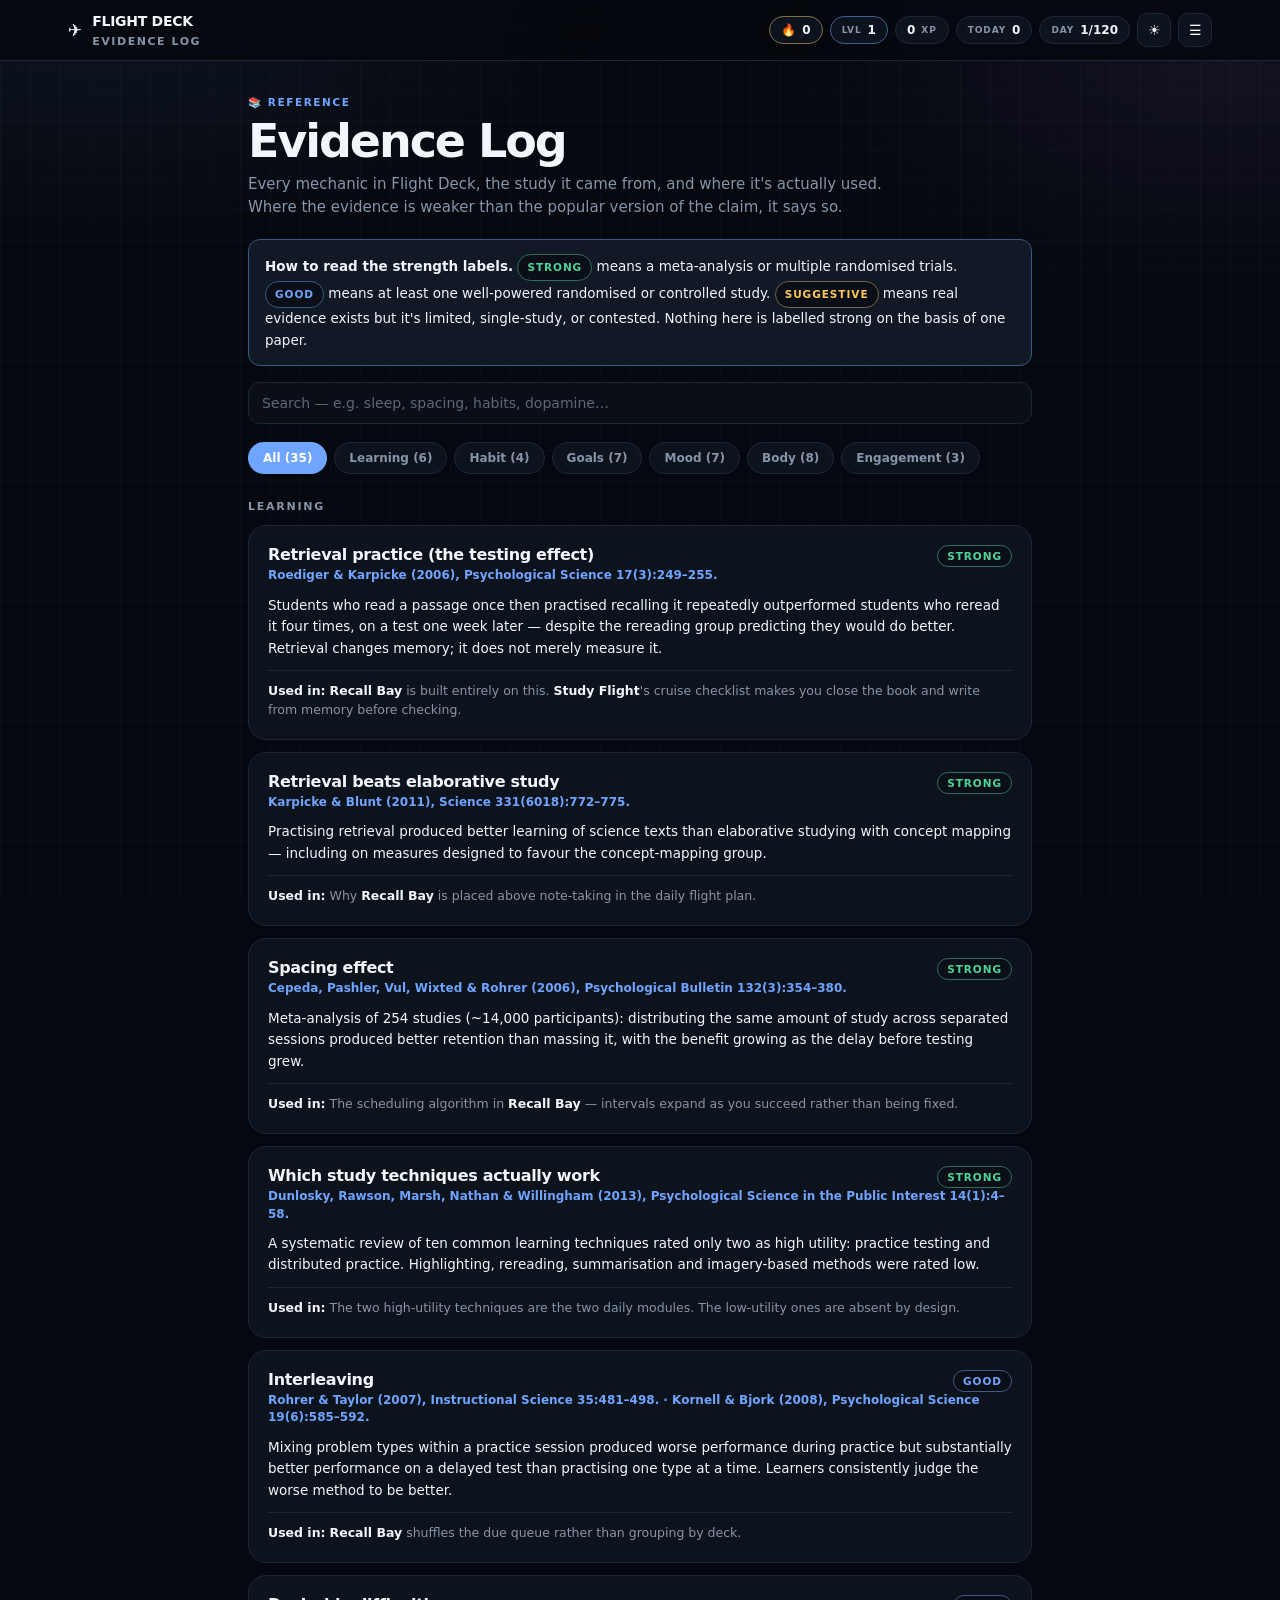
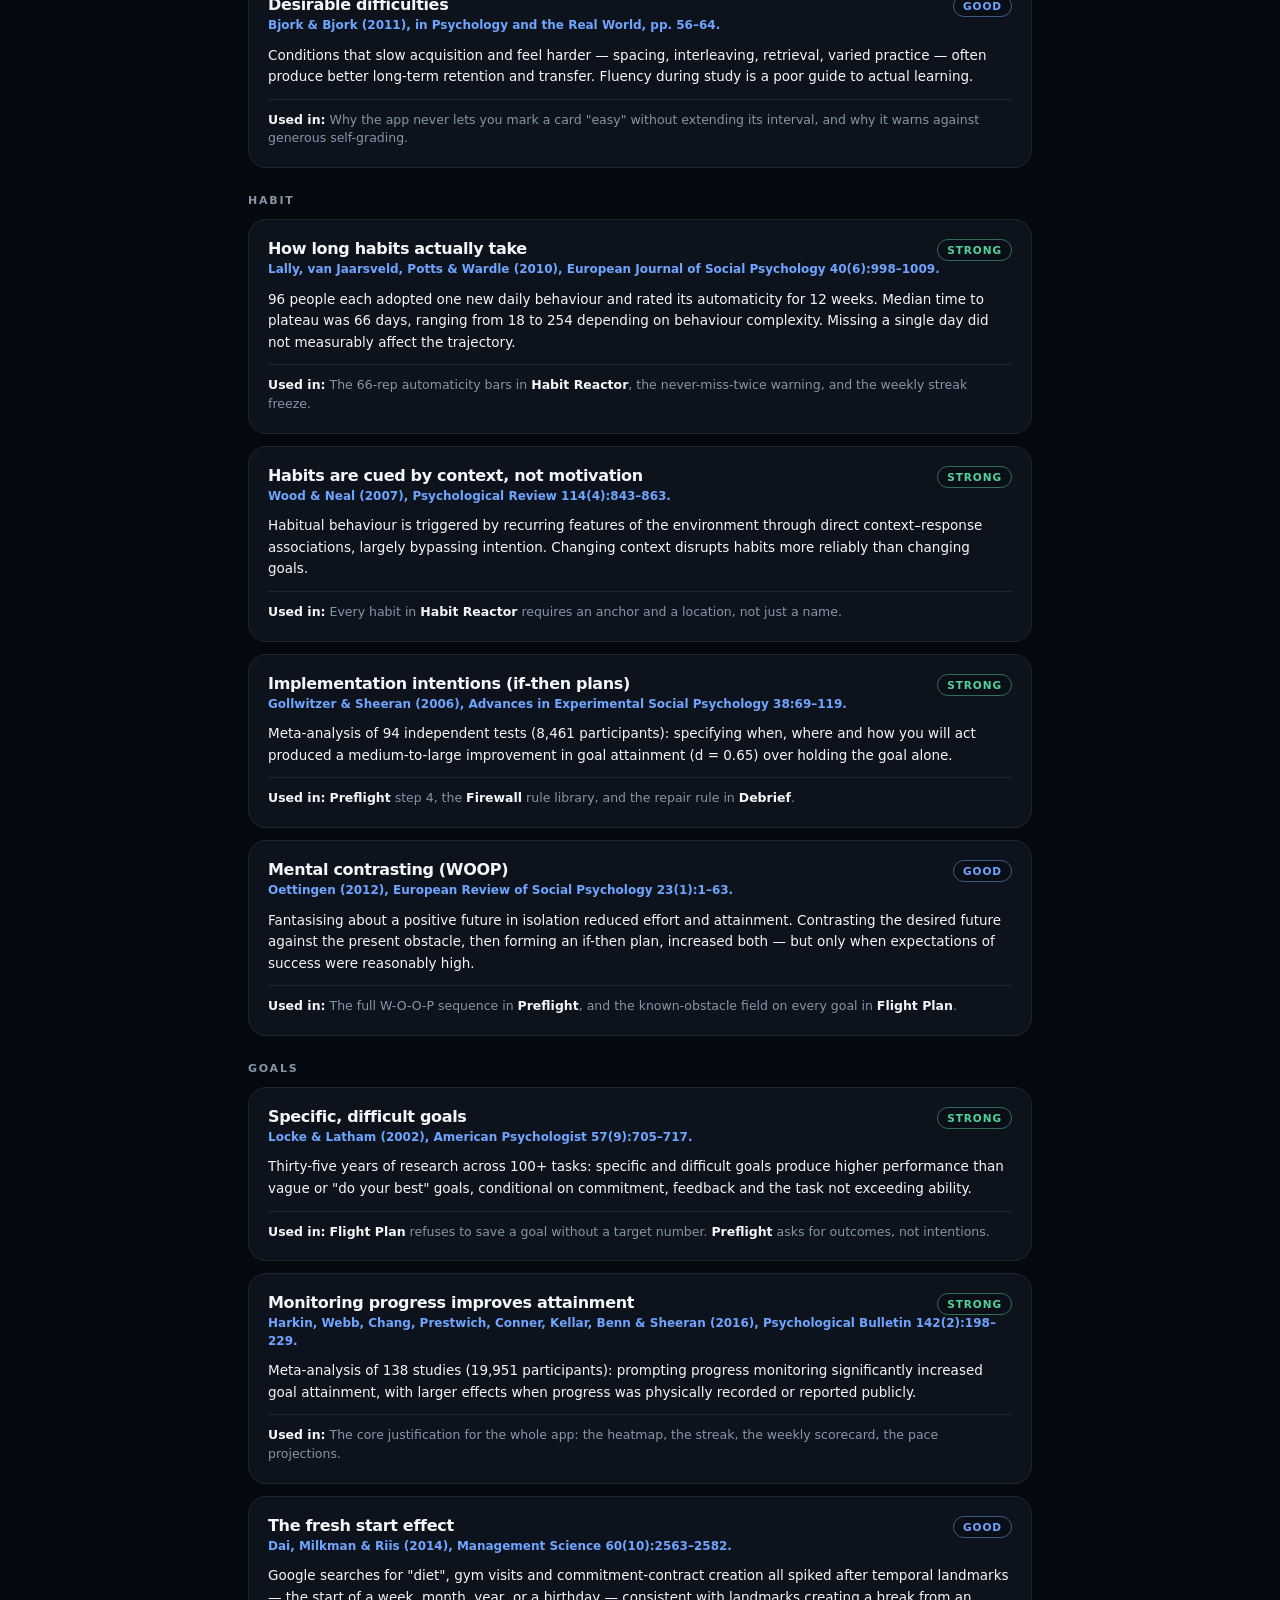
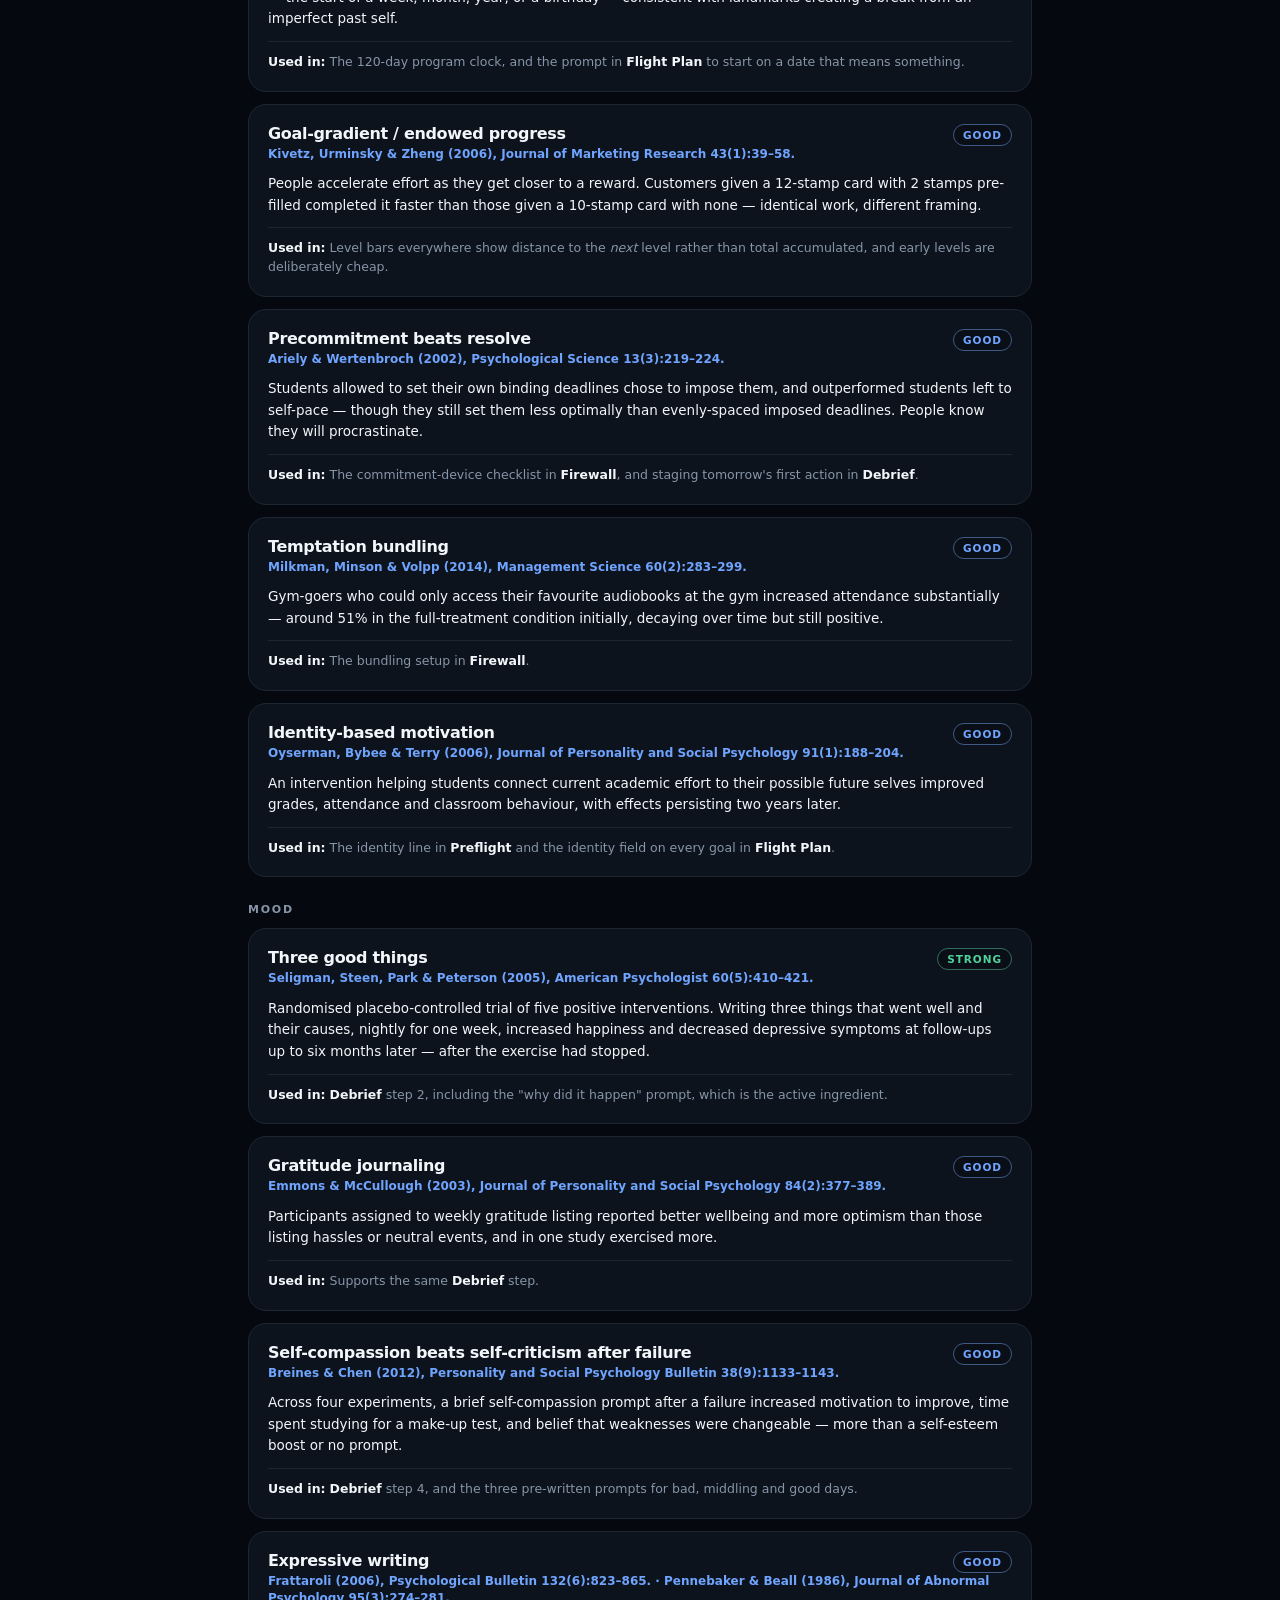
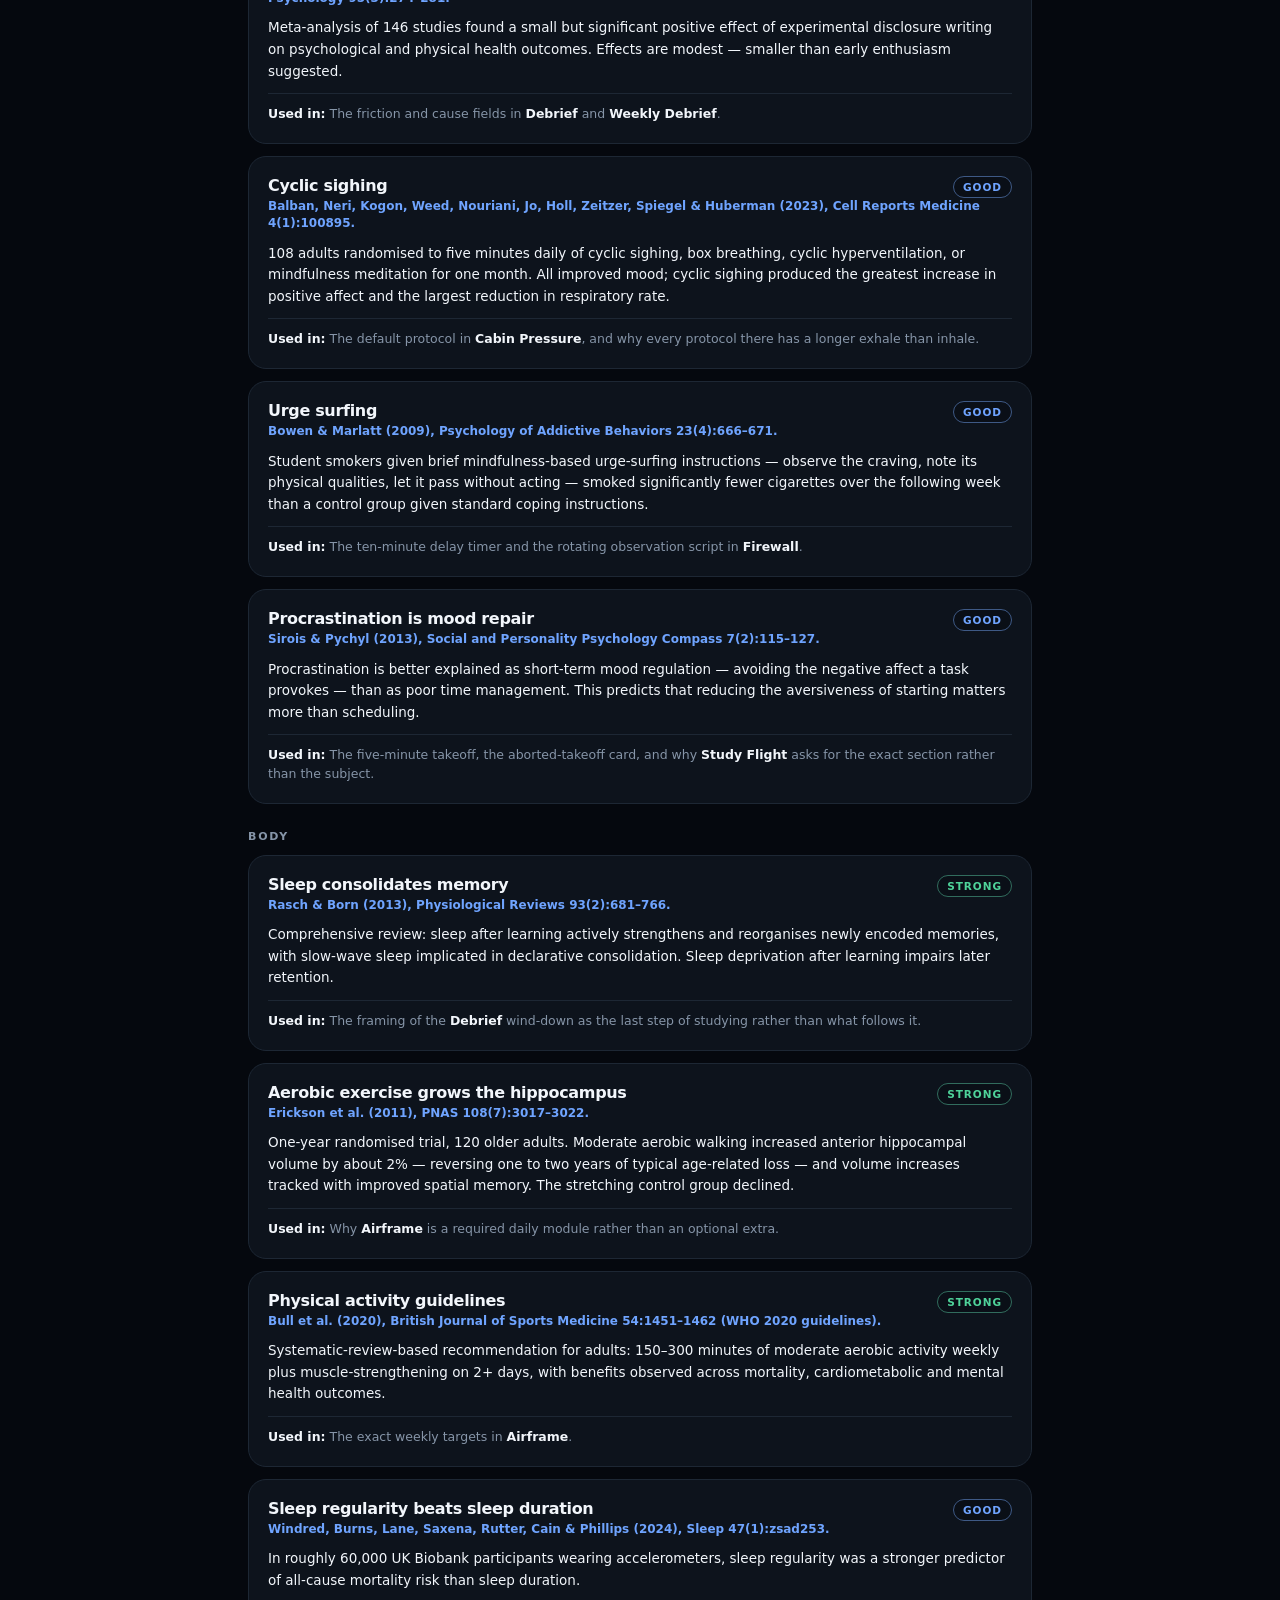
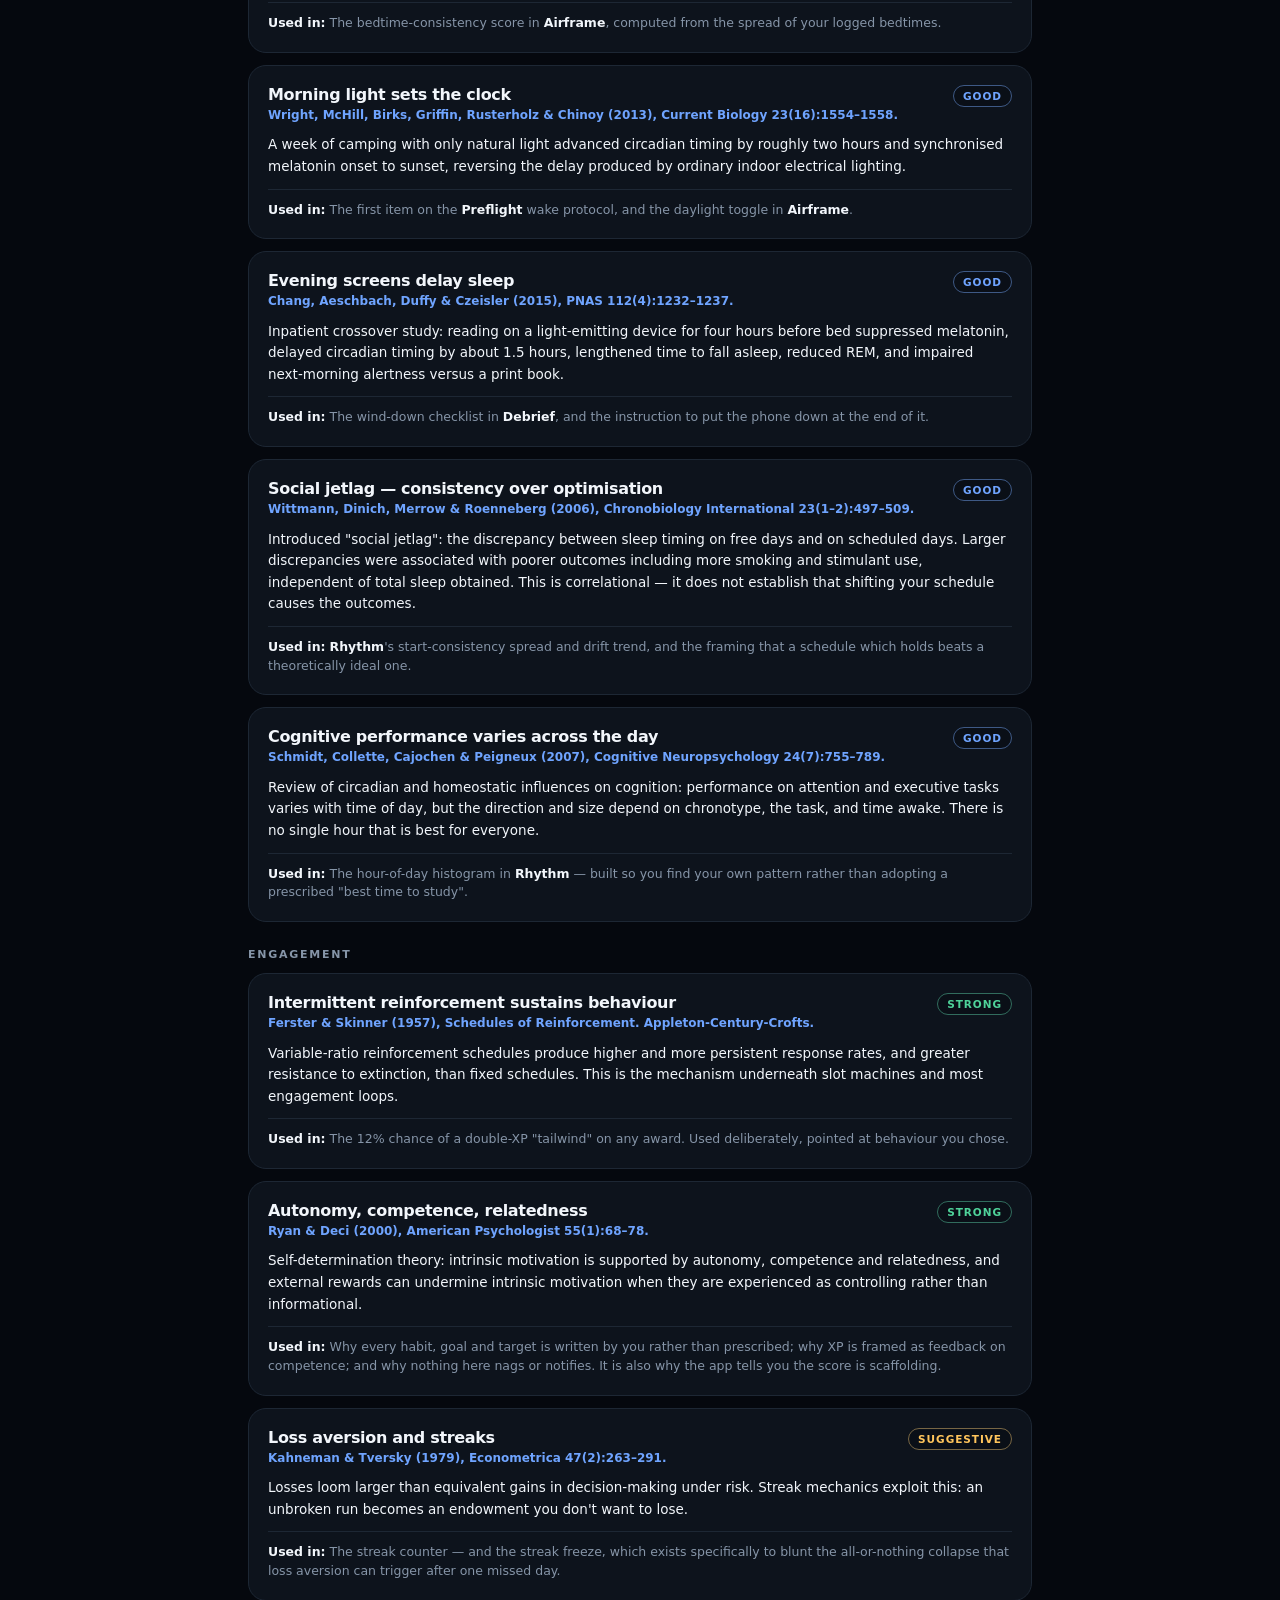
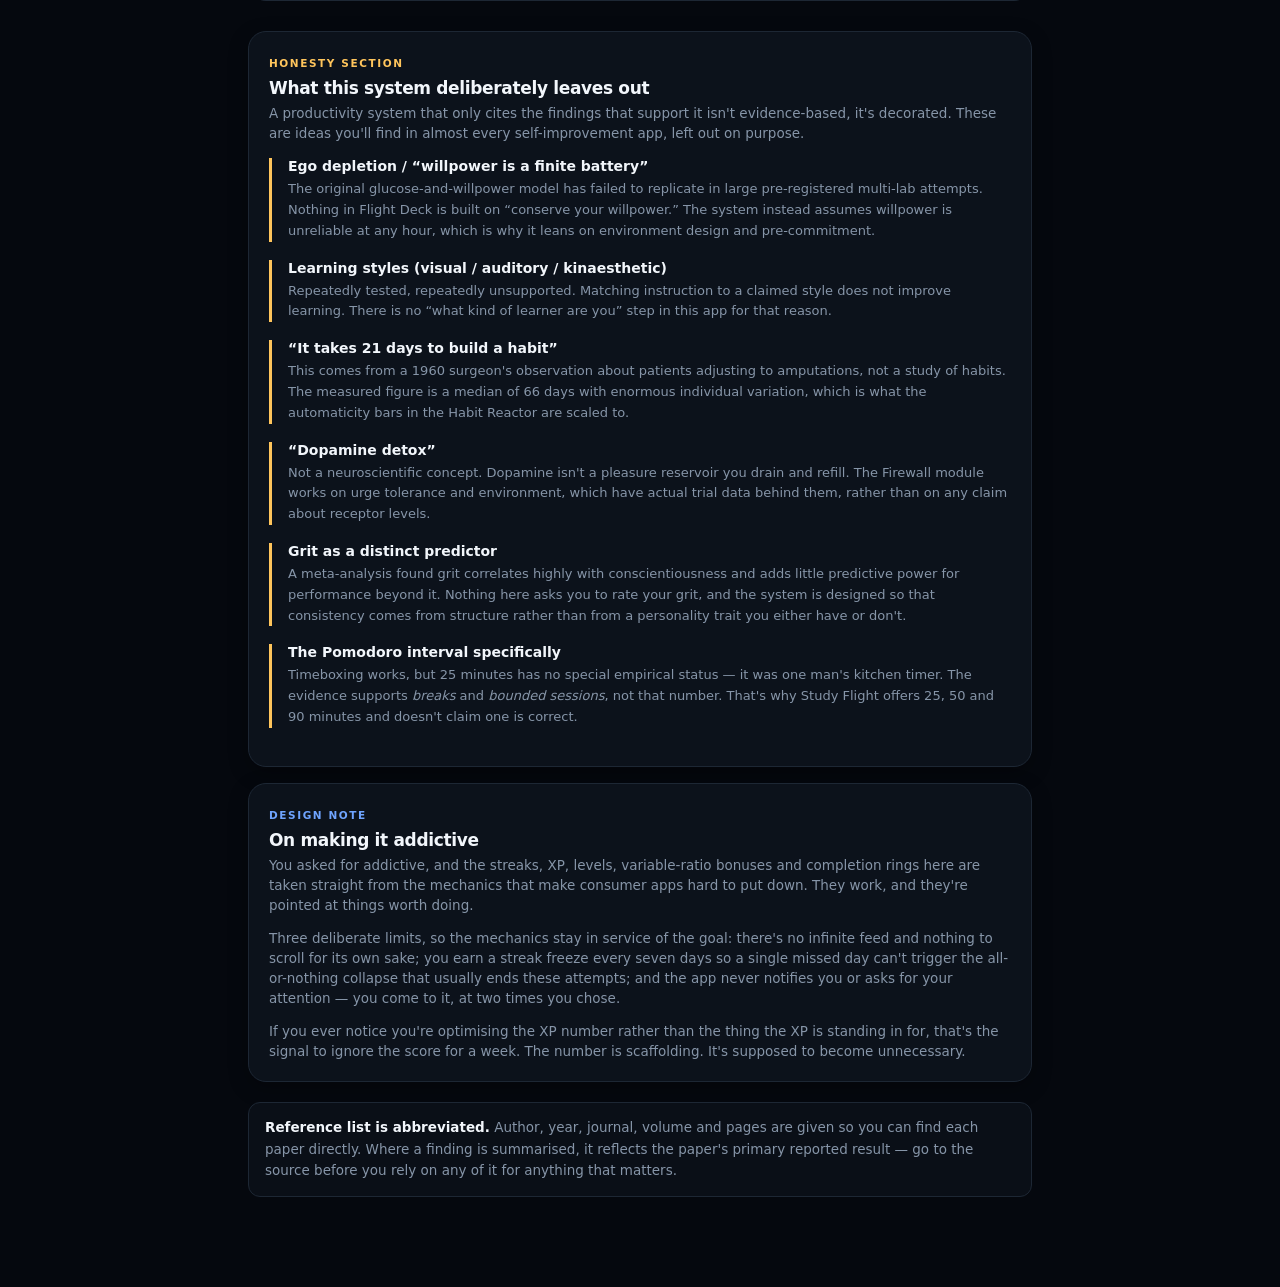
==== commit 85b2f8c6: "Add Rhythm module and a logical day that rolls over at 4am Two related changes so that a night-owl s" ====
--- a/evidence.html
+++ b/evidence.html
@@ -244,6 +244,14 @@
  src:'Chang, Aeschbach, Duffy &amp; Czeisler (2015), PNAS 112(4):1232–1237.',
  f:'Inpatient crossover study: reading on a light-emitting device for four hours before bed suppressed melatonin, delayed circadian timing by about 1.5 hours, lengthened time to fall asleep, reduced REM, and impaired next-morning alertness versus a print book.',
  u:'The wind-down checklist in <b>Debrief</b>, and the instruction to put the phone down at the end of it.'},
+{g:'Body',s:'good',t:'Social jetlag — consistency over optimisation',
+ src:'Wittmann, Dinich, Merrow &amp; Roenneberg (2006), Chronobiology International 23(1–2):497–509.',
+ f:'Introduced "social jetlag": the discrepancy between sleep timing on free days and on scheduled days. Larger discrepancies were associated with poorer outcomes including more smoking and stimulant use, independent of total sleep obtained. This is correlational — it does not establish that shifting your schedule causes the outcomes.',
+ u:'<b>Rhythm</b>\'s start-consistency spread and drift trend, and the framing that a schedule which holds beats a theoretically ideal one.'},
+{g:'Body',s:'good',t:'Cognitive performance varies across the day',
+ src:'Schmidt, Collette, Cajochen &amp; Peigneux (2007), Cognitive Neuropsychology 24(7):755–789.',
+ f:'Review of circadian and homeostatic influences on cognition: performance on attention and executive tasks varies with time of day, but the direction and size depend on chronotype, the task, and time awake. There is no single hour that is best for everyone.',
+ u:'The hour-of-day histogram in <b>Rhythm</b> — built so you find your own pattern rather than adopting a prescribed "best time to study".'},
 {g:'Engagement',s:'strong',t:'Intermittent reinforcement sustains behaviour',
  src:'Ferster &amp; Skinner (1957), Schedules of Reinforcement. Appleton-Century-Crofts.',
  f:'Variable-ratio reinforcement schedules produce higher and more persistent response rates, and greater resistance to extinction, than fixed schedules. This is the mechanism underneath slot machines and most engagement loops.',
--- a/assets/core.css
+++ b/assets/core.css
@@ -289,3 +289,10 @@
   *{animation-duration:.01ms!important;transition-duration:.01ms!important}
   html{scroll-behavior:auto}
 }
+
+/* after-midnight indicator */
+.chip.night{
+  border-color:color-mix(in srgb,var(--accent2) 55%,var(--line));
+  background:color-mix(in srgb,var(--accent2) 14%,var(--panel));
+  color:var(--accent2)
+}
